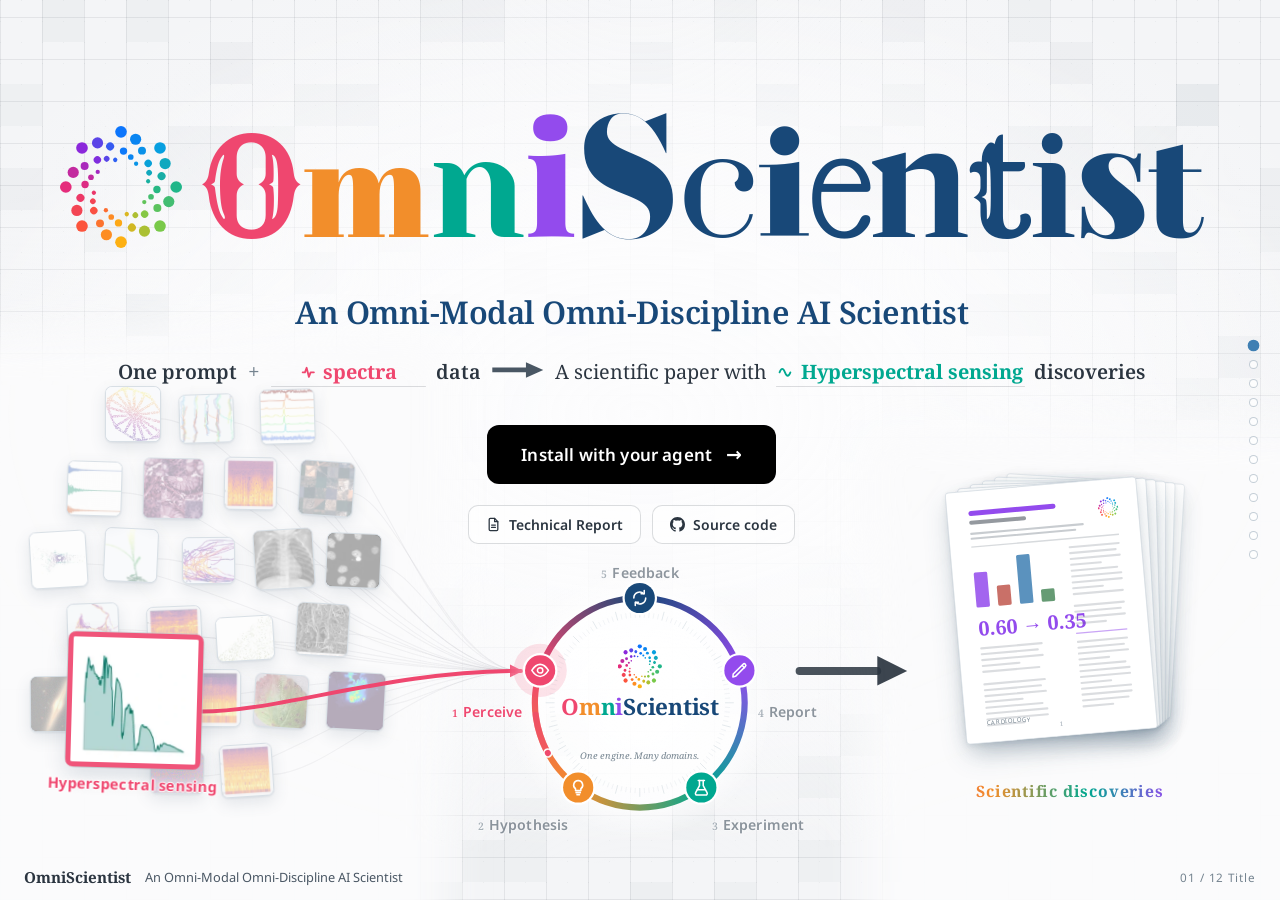
==== index.html @ 974369d3 "fix bugs" ====
<!doctype html>
<html lang="en">
<head>
<meta charset="utf-8">
<meta name="viewport" content="width=device-width, initial-scale=1">
<title>OmniScientist: An Omni-Modal Omni-Discipline AI Scientist</title>
<link rel="preconnect" href="https://fonts.googleapis.com">
<link rel="preconnect" href="https://fonts.gstatic.com" crossorigin>
<link rel="stylesheet" href="https://fonts.googleapis.com/css2?family=Noto+Serif:ital,wght@0,400;0,600;0,700;1,400&family=Noto+Sans:wght@400;500;600;700&display=swap">
<!-- display faces for the mixed-type wordmark, plus one handwriting face for the typed line -->
<link rel="stylesheet" href="https://fonts.googleapis.com/css2?family=Abril+Fatface&family=Bodoni+Moda:opsz,wght@6..96,700;6..96,900&family=Caveat:wght@500;600;700&family=Elsie:wght@400;900&family=Glass+Antiqua&family=Newsreader:opsz,wght@6..72,500;6..72,600&family=Playfair+Display:wght@700;900&family=Prata&family=Rye&family=Yeseva+One&display=swap">
<link rel="icon" href="assets/omni-logo.svg" type="image/svg+xml">
<link rel="apple-touch-icon" href="assets/site/omni-icon-180.png">
<link rel="stylesheet" href="assets/cloth.css">
<link rel="stylesheet" href="assets/hero.css">
<style>
  /* Half a button's height down, so the type and the picture below it close up. The
     hero reads this off the title block's own rect, transform included, and lays its
     band out from there, so this is the only place the offset is written. */
  .slide.tslide .title-block { transform: translateY(20px); }
</style>
<style>
  :root {
    --ink: #2b3540;          /* warm slate, never pure black */
    --ink-2: #4a5764;
    --dim: #74838f;
    --sky-line: rgba(63,96,124,.16);
    --paper: rgba(255,255,255,.78);
    --sky-blue: #3f7fb3;
    --leaf: #4c8a5c;
    --ochre: #cf8b3a;
    --clay: #c0584e;
    --plum: #7a5aa6;
    --teal: #2f8a86;
    --soft: 0 10px 30px rgba(63,86,110,.14);

    /* wordmark colours, same five as the paper */
    --omni-o: #ef476f; --omni-m: #f28e2b; --omni-n: #00a890;
    --omni-i: #934bed; --omni-sci: #184878;
  }

  * { box-sizing: border-box; }
  html, body { margin: 0; padding: 0; height: 100%; }
  body {
    font-family: "Noto Sans", system-ui, sans-serif; color: var(--ink);
    -webkit-font-smoothing: antialiased; overflow: hidden;
  }
  a { color: inherit; }
  h1, h2, .claim, .figurenum { font-family: "Noto Serif", Georgia, serif; }

  /* Paging is driven entirely from JS: one gesture, one slide, landing exactly on it.
     Native snap is off on purpose. Snap plus a scroll animation fight each other, which
     is what made the deck feel sticky and stop between slides. */
  .deck {
    height: 100vh; overflow: hidden;
    scroll-snap-type: none; scrollbar-width: none; overscroll-behavior: contain;
  }
  .deck::-webkit-scrollbar { display: none; }
  .slide {
    height: 100vh;
    position: relative; display: flex; align-items: center; justify-content: center;
    /* wider gutter on the right: the page-dot rail lives there, and with the cards gone
       the content runs to its own edge instead of stopping at a panel border */
    padding: 64px 4.7vw 78px 3.4vw;
  }
  /* ---------- 1. title ---------- */
  /* light pools under the wordmark so the cloth never fights the letters */
  .halo {
    position: absolute; inset: 0; pointer-events: none; z-index: 1;
    background: radial-gradient(ellipse 56% 50% at 50% 46%,
      rgba(252,252,253,.96) 0%, rgba(252,252,253,.88) 40%, rgba(252,252,253,.44) 72%, rgba(252,252,253,0) 100%);
  }

  .title-block { position: relative; z-index: 2; text-align: center; max-width: 1180px; }

  /* the big sign: one display face per letter, brand colour per letter, dropped in one at a time */
  h1.sign {
    margin: 6px 0 0; line-height: 1.02; letter-spacing: -.008em; font-weight: 400;
    font-size: 8rem;                             /* starting point; fitSign() sizes it to the viewport */
    display: flex; justify-content: center; align-items: baseline;
    flex-wrap: nowrap; white-space: nowrap;      /* the sign never breaks across lines */
  }
  h1.sign .mark {
    height: .82em; width: auto; align-self: center; margin-right: .12em;
    opacity: 0; transform: scale(.55) rotate(-70deg); transform-origin: 50% 50%;
  }
  h1.sign .mark.set { animation: spin .8s cubic-bezier(.2,.85,.3,1.02) forwards; }
  @keyframes spin {
    0%   { opacity: 0; transform: scale(.55) rotate(-70deg); }
    100% { opacity: 1; transform: scale(1) rotate(0); }
  }
  /* the full title, one step down from the sign so the hierarchy is unmistakable */
  .fullname {
    font-family: "Noto Serif", Georgia, serif; font-weight: 600;
    font-size: clamp(1.05rem, 2.45vw, 2.05rem);  /* ~1/4 of the sign */
    letter-spacing: -.015em; color: var(--omni-sci);
    margin: 8px 0 0; min-height: 1.35em;
  }
  h1.sign span {
    display: inline-block; opacity: 0; transform: translateY(-.36em) rotate(-4deg);
    will-change: transform, opacity;
  }
  h1.sign span.set { animation: drop .52s cubic-bezier(.18,.9,.24,1.06) forwards; }
  @keyframes drop {
    0%   { opacity: 0; transform: translateY(-.36em) rotate(-4deg); }
    62%  { opacity: 1; transform: translateY(.035em) rotate(.6deg); }
    100% { opacity: 1; transform: translateY(0) rotate(0); }
  }

  /* the typed line, in a hand */
  .hand {
    font-family: "Caveat", "Noto Serif", cursive; font-weight: 600;
    font-size: clamp(1.15rem, 2.1vw, 1.78rem); line-height: 1.45;
    color: var(--ink-2); margin: 18px auto 0; max-width: 68ch; min-height: 2.95em;
    text-wrap: balance;            /* keeps the last word off a line of its own */
  }
  .cur {
    display: inline-block; width: .045em; height: .92em; margin-left: .04em;
    background: var(--omni-o); vertical-align: -.13em; animation: blink 1.05s steps(1) infinite;
  }
  .done .cur { display: none; }                 /* the cursor moves on to the next line */
  .hand.done .cur { display: inline-block; animation: blink 1.6s steps(1) infinite; opacity: .55; }
  @keyframes blink { 0%,55% { opacity: 1; } 56%,100% { opacity: 0; } }

  /* kept as a hook so the markup and the script need not change, but it no longer
     hides anything: this slide arrives all at once or not at all */
  .reveal, .reveal.on { opacity: 1; transform: none; }

  /* authors read as a proper byline: bigger, in the accent colour, generously spaced */
  .authors {
    margin-top: 28px; font-size: 1.24rem; font-weight: 500; line-height: 1.85;
    display: flex; flex-wrap: wrap; justify-content: center; gap: 2px 26px;
  }
  /* each name and its marks are one flex item, or the gap prises them apart */
  .au { white-space: nowrap; }
  .authors a {
    color: var(--omni-sci); text-decoration: none; white-space: nowrap;
    border-bottom: 1px solid transparent; transition: border-color .18s;
  }
  .authors a:hover { border-bottom-color: var(--omni-sci); }
  .authors sup { font-size: .58em; margin-left: 2px; vertical-align: super; }
  .nus { color: var(--ochre); } .ox { color: var(--sky-blue); } .star { color: var(--clay); }
  .affil {
    margin-top: 12px; font-size: .93rem; color: var(--ink-2);
    display: flex; flex-wrap: wrap; justify-content: center; gap: 6px 30px;
  }
  .affil-item { white-space: nowrap; }
  .contact {
    margin-top: 9px; font-size: .93rem; color: var(--ink-2);
    display: flex; flex-wrap: wrap; justify-content: center; align-items: baseline; gap: 4px 12px;
  }
  .contact a { color: var(--sky-blue); text-decoration: none; border-bottom: 1px solid rgba(63,127,179,.32); }
  .contact a:hover { border-bottom-color: var(--sky-blue); }
  .contact .dot { color: var(--dim); }
  .contact .corr { font-style: normal; color: var(--dim); font-size: .88em; }
  .counts { display: flex; gap: 46px; justify-content: center; margin-top: 34px; flex-wrap: wrap; }
  .counts b { display: block; font-family: "Noto Serif", Georgia, serif; font-size: 1.7rem; font-weight: 700; }
  .counts span { font-size: .67rem; letter-spacing: .17em; text-transform: uppercase; color: var(--dim); }
  /* One action, then the two things there are to read. The action needs no label saying
     it is the action, and the two links underneath are deliberately quieter than it. */
  .cta { margin-top: 36px; display: flex; flex-direction: column; align-items: center; gap: 21px; }
  /* black, squared off, flat. No gradient and no coloured glow: it should read as the
     one thing to press, not as decoration. */
  .go {
    display: inline-flex; align-items: center; gap: 14px;
    padding: 18px 34px; border: 0; border-radius: 12px; cursor: pointer;
    font-family: inherit; font-size: 1.06rem; font-weight: 600; letter-spacing: .01em;
    background: #000; color: #fff;
    transition: background .14s, transform .08s;
    touch-action: manipulation;
  }
  .go:hover { background: #262c33; }
  .go:active { transform: scale(.983); transition: transform .05s; }
  .go-arr { font-size: 1.12em; line-height: 1; transition: transform .16s; }
  .go:hover .go-arr { transform: translateX(4px); }
  /* A press that answers and then nothing else happens reads as a dead button, so it
     settles back through its own size once. The label itself never changes; what was
     copied is said beside it. */
  .go.said { animation: go-settle .38s cubic-bezier(.25,.85,.35,1.12); }
  @keyframes go-settle {
    0%   { transform: scale(.983); }
    42%  { transform: scale(1.021); }
    100% { transform: scale(1); }
  }
  .reads { display: flex; gap: 11px; flex-wrap: wrap; justify-content: center; }
  .read {
    display: inline-flex; align-items: center; gap: 8px;
    padding: 9px 17px; border-radius: 10px; text-decoration: none;
    font-size: .87rem; font-weight: 600; color: var(--ink);
    border: 1px solid rgba(43,53,64,.17); background: rgba(255,255,255,.55);
    transition: border-color .14s, background .14s;
  }
  .read:hover { border-color: rgba(43,53,64,.52); background: #fff; }
  .read:active { transform: scale(.978); transition: transform .05s; }
  .read svg { width: 15px; height: 15px; flex: none; }
  /* each button carries one of the wordmark colours instead of a flat institutional blue */
  .btn {
    --bc: var(--omni-sci);          /* always defined; a c-* class overrides it */
    position: relative; display: inline-flex; align-items: center; gap: 9px;
    padding: 13px 27px; border-radius: 999px; font-size: .95rem; font-weight: 600;
    text-decoration: none; color: var(--bc);
    background: #fff; border: 1.5px solid color-mix(in srgb, var(--bc) 38%, transparent);
    box-shadow: 0 4px 14px color-mix(in srgb, var(--bc) 16%, transparent);
    transition: transform .1s, box-shadow .1s, background .1s, color .1s;
    touch-action: manipulation;     /* no waiting to see whether a tap is a double tap */
  }
  .btn:hover {
    transform: translateY(-3px); background: var(--bc); color: #fff;
    border-color: transparent;
    box-shadow: 0 12px 26px color-mix(in srgb, var(--bc) 40%, transparent);
  }
  /* the press answers on the same frame: without this the only thing a click does is
     wait for the next page to paint, and the button reads as dead in the meantime.
     After :hover, so it wins the transform on the way down. */
  .btn:active {
    transition: none;
    transform: translateY(0) scale(.965);
    box-shadow: 0 2px 7px color-mix(in srgb, var(--bc) 32%, transparent);
  }
  .btn .ic { font-size: 1.05em; line-height: 1; }
  .btn.c-demo  { --bc: #ef476f; }
  .btn.c-code  { --bc: #184878; }
  .btn.c-paper { --bc: #f28e2b; }
  .btn.c-more  { --bc: #00a890; }
  /* the lead action is filled from the start */
  .btn.primary {
    background: linear-gradient(135deg, var(--bc), color-mix(in srgb, var(--bc) 68%, #ffffff));
    color: #fff; border-color: transparent;
    box-shadow: 0 10px 24px color-mix(in srgb, var(--bc) 42%, transparent);
  }
  .btn.primary:hover { filter: brightness(1.06); color: #fff; }

  /* ---------- choosing where to install ---------- */
  /* Picking happens inside the sheet rather than on the slide, so there is no menu that
     has to open on top of something else, and each row has room to say what it is
     instead of leaving "CLI" sitting next to "Windows desktop" explaining nothing. */
  .opts { margin: 0 0 18px; padding: 0; list-style: none; display: grid; gap: 6px; }
  .opts li {
    display: flex; align-items: baseline; gap: 12px; text-align: left;
    padding: 11px 14px; border-radius: 11px; cursor: pointer;
    border: 1px solid transparent; transition: background .12s, border-color .12s;
  }
  .opts li:hover { background: #f4f6f8; }
  .opts li.here { background: #f2f5f7; border-color: rgba(43,53,64,.26); }
  .opts b { font-size: .93rem; font-weight: 600; color: var(--ink); min-width: 132px; flex: none; }
  .opts span { font-size: .82rem; color: var(--dim); line-height: 1.45; }

  /* The sheet exists because a prompt you cannot read before pasting is a prompt
     nobody pastes. Choose, read what it will say, then copy. */
  .sheet {
    position: fixed; inset: 0; z-index: 60; display: grid; place-items: center;
    padding: 5vh 5vw; background: rgba(28,38,48,.44); backdrop-filter: blur(3px);
    animation: sheet-in .16s ease-out;
  }
  .sheet[hidden] { display: none; }
  @keyframes sheet-in { from { opacity: 0 } to { opacity: 1 } }
  .sheet-card {
    /* hidden across, not auto: the copy button overshoots its own width for a fifth of a
       second when it settles, and `auto` answers that by flashing a scrollbar */
    position: relative; width: min(720px, 100%); max-height: 88vh; overflow: hidden auto;
    background: #fff; border-radius: 18px; padding: 30px 32px 26px;
    box-shadow: 0 26px 70px rgba(28,38,48,.34);
  }
  .sheet-card h3 { margin: 0 0 7px; font-size: 1.2rem; }
  .sheet-note { margin: 0 0 18px; font-size: .87rem; color: var(--dim); line-height: 1.62; }
  .sheet-note a { color: var(--ink); text-decoration: underline; text-underline-offset: 3px; }
  .sheet-code {
    margin: 0 0 16px; padding: 16px 18px; border-radius: 12px;
    background: #f5f7f9; border: 1px solid var(--sky-line);
    font-family: ui-monospace, "SF Mono", Menlo, Consolas, monospace;
    font-size: .84rem; line-height: 1.66; color: var(--ink);
    white-space: pre-wrap; word-break: break-word; user-select: all;
  }
  /* copy sits at the bottom right, where the button that ends a dialog belongs */
  .sheet-act { display: flex; gap: 14px; flex-wrap: wrap; align-items: center; justify-content: flex-end; }
  .sheet-act .go {
    padding: 12px 24px; font-size: .92rem; border-radius: 10px;
    gap: 9px; justify-content: center;
  }
  /* Said beside the button, not on it. The markup is always present so its width is
     already accounted for: nothing moves when it appears, it only fades in from a few
     pixels to the right of where it lands. */
  .sheet-done {
    display: inline-flex; align-items: center; gap: 7px;
    font-size: .88rem; font-weight: 600; color: var(--leaf);
    opacity: 0; transform: translateX(6px);
    transition: opacity .18s ease-out, transform .22s cubic-bezier(.25,.85,.35,1.12);
  }
  .sheet-done.on { opacity: 1; transform: none; }
  .sheet-done .tick { font-size: 1.5em; line-height: 1; }
  .sheet-done.bad { color: var(--clay); }
  .sheet-done.bad .tick { display: none; }
  .sheet-x {
    position: absolute; top: 11px; right: 13px; border: 0; background: none;
    font-size: 1.5rem; line-height: 1; color: var(--dim); cursor: pointer; padding: 4px 9px;
  }
  .sheet-x:hover { color: var(--ink); }

  /* ---------- the workbench: one recorded run, played left to right ----------
     A window rather than a panel, because what it shows is a machine at work. The
     three stage columns are the engine's three stages; cards land in them in the
     order the run produced them. */
  /* The wrapper takes the full height of the slide and the window takes what is left
     after the note, rather than the window sizing itself to its contents and leaving a
     band of empty cloth above and below it. */
  .wb-wrap { width: 100%; max-width: 1560px; position: relative; z-index: 2;
             display: flex; flex-direction: column; justify-content: center; }
  /* Its contents settle at 582px, which read as cramped. A floor of 700 gives the cards
     room to land in without leaving a band of empty canvas under them, and it still
     shrinks on a short viewport rather than pushing the note off the slide. */
  .wbwin {
    display: flex; flex-direction: column; flex: 0 0 auto;
    min-height: min(700px, calc(100vh - 200px)); max-height: calc(100vh - 168px);
    background: #fbfcfd; border: 1px solid rgba(63,96,124,.17); border-radius: 15px;
    box-shadow: 0 26px 60px rgba(63,86,110,.20), 0 3px 10px rgba(63,86,110,.08);
    overflow: hidden; opacity: 0; transform: translateY(16px) scale(.988);
    transition: opacity .5s ease, transform .5s cubic-bezier(.2,.85,.3,1);
  }
  .wbwin.on { opacity: 1; transform: none; }
  .wbbar {
    flex: 0 0 auto; display: flex; align-items: center; gap: 13px; padding: 9px 15px;
    background: linear-gradient(180deg, #f4f6f8, #eef1f4);
    border-bottom: 1px solid rgba(63,96,124,.15);
  }
  .lights { display: flex; gap: 7px; }
  .lights i { width: 11px; height: 11px; border-radius: 50%; display: block; }
  .lights .r { background: #ff5f57; } .lights .y { background: #febc2e; } .lights .g { background: #28c840; }
  .wbtitle { font-size: .78rem; font-weight: 600; color: var(--ink-2); letter-spacing: .01em; }
  .wbrun { margin-left: auto; font-size: .68rem; color: var(--dim); letter-spacing: .07em; }
  .wbrun b { color: var(--omni-n); font-weight: 600; }
  .wbreplay {
    border: 1px solid rgba(63,96,124,.2); background: #fff; color: var(--ink-2);
    width: 24px; height: 24px; border-radius: 50%; cursor: pointer; font-size: .8rem;
    line-height: 1; display: grid; place-items: center; padding: 0;
  }
  .wbreplay:hover { background: var(--omni-sci); color: #fff; border-color: transparent; }

  .wbbody { display: grid; grid-template-columns: 232px minmax(0,1fr) 258px;
             flex: 1 1 auto; min-height: 0; }
  .wbask, .wbout, .wbcanvas { min-height: 0; overflow: hidden; }
  .wbask { padding: 14px; border-right: 1px solid rgba(63,96,124,.13); background: #f7f9fa; }
  .wbout { padding: 14px; border-left: 1px solid rgba(63,96,124,.13); background: #f7f9fa; }
  .wbk {
    font-size: .57rem; letter-spacing: .17em; text-transform: uppercase; color: var(--dim);
    margin-bottom: 9px;
  }
  /* the canvas is the blank editing surface the three stages are produced onto */
  .wbcanvas {
    position: relative; padding: 14px 16px;
    display: grid; grid-template-columns: repeat(3, minmax(0,1fr)); gap: 14px;
    background-image: radial-gradient(rgba(63,96,124,.14) 1px, transparent 1px);
    background-size: 15px 15px;
  }
  .wbcol { display: flex; flex-direction: column; gap: 9px; min-width: 0; }
  .wbcolhead {
    display: flex; align-items: center; gap: 8px; font-size: .69rem; font-weight: 600;
    color: var(--dim); padding-bottom: 2px; opacity: .4; transition: opacity .3s, color .3s;
  }
  .wbcolhead.on { opacity: 1; color: var(--sc); }
  .wbcolhead .no {
    width: 18px; height: 18px; border-radius: 50%; display: grid; place-items: center;
    font-size: .62rem; background: rgba(63,96,124,.14); color: var(--ink-2); transition: background .3s, color .3s;
  }
  .wbcolhead.on .no { background: var(--sc); color: #fff; }
  .wbcol.idea { --sc: #00a890; } .wbcol.experiment { --sc: #934bed; } .wbcol.writeup { --sc: #f28e2b; }

  /* every card starts hidden and pops; nothing types out character by character */
  .pop { opacity: 0; transform: translateY(7px) scale(.985); }
  .pop.in { animation: popin .34s cubic-bezier(.2,.9,.25,1.04) forwards; }
  @keyframes popin {
    0% { opacity: 0; transform: translateY(7px) scale(.985); }
    100% { opacity: 1; transform: none; }
  }

  .wbcard {
    background: #fff; border: 1px solid rgba(63,96,124,.16); border-radius: 10px;
    padding: 9px 11px; box-shadow: 0 2px 7px rgba(63,86,110,.07);
  }
  .wbcard .t {
    display: flex; align-items: center; gap: 7px; font-size: .76rem; font-weight: 600; color: var(--ink);
  }
  .wbcard .t .ic {
    width: 17px; height: 17px; border-radius: 5px; display: grid; place-items: center;
    font-size: .62rem; background: var(--sc, rgba(63,96,124,.12)); color: #fff; flex: 0 0 auto;
  }
  .wbcard .b { font-size: .69rem; line-height: 1.5; color: var(--ink-2); margin-top: 5px; }
  .wbcard.bad { border-color: rgba(239,71,111,.4); background: rgba(239,71,111,.05); }
  .wbcard.bad .t .ic { background: var(--omni-o); }
  .wbcard.good { border-color: rgba(27,127,92,.36); background: rgba(27,127,92,.05); }
  .wbcard.good .t .ic { background: #1b7f5c; }
  .wbcard pre {
    margin: 6px 0 0; padding: 7px 9px; border-radius: 7px; background: #2b3540; color: #e8eef4;
    font-size: .6rem; line-height: 1.5; overflow: hidden; max-height: 74px; white-space: pre-wrap;
  }
  .wbfigs { display: grid; grid-template-columns: 1fr 1fr; gap: 5px; margin-top: 7px; }
  .wbfigs img { width: 100%; height: 44px; object-fit: cover; object-position: top left; aspect-ratio: auto;
                border-radius: 5px; border: 1px solid rgba(63,96,124,.14); background: #fff; display: block; }
  .wbchips { display: flex; flex-wrap: wrap; gap: 4px; margin-top: 7px; }
  .wbchips span {
    font-size: .56rem; letter-spacing: .05em; padding: 2px 7px; border-radius: 999px;
    background: rgba(242,142,43,.13); color: #9a5b12; font-weight: 600;
  }

  /* the ask, and the evidence handed over with it */
  .wbask .prompt {
    background: #fff; border: 1px solid rgba(63,96,124,.16); border-radius: 10px; padding: 9px 11px;
    font-size: .68rem; line-height: 1.55; color: var(--ink-2);
    max-height: 128px; overflow: hidden; position: relative;
  }
  .wbask .prompt::after {
    content: ""; position: absolute; left: 0; right: 0; bottom: 0; height: 26px;
    background: linear-gradient(180deg, rgba(255,255,255,0), #fff);
  }
  .wbgrid { display: grid; grid-template-columns: repeat(3, minmax(0,1fr)); gap: 5px; margin-top: 8px; }
  .wbgrid figure { margin: 0; }
  .wbgrid img { width: 100%; height: auto; aspect-ratio: 1; object-fit: cover; border-radius: 6px;
                display: block; border: 1px solid rgba(63,96,124,.14); }
  .wbgrid figcaption { font-size: .5rem; color: var(--dim); margin-top: 2px; text-align: center;
                       white-space: nowrap; overflow: hidden; text-overflow: ellipsis; }

  /* the manuscript that came out */
  .wbpaper {
    background: #fff; border: 1px solid rgba(63,96,124,.16); border-radius: 10px; padding: 11px 12px;
    box-shadow: 0 3px 10px rgba(63,86,110,.09);
  }
  .wbpaper h4 { font-family: "Noto Serif", Georgia, serif; font-size: .8rem; font-weight: 600;
                line-height: 1.34; margin: 8px 0 0; }
  .wbpaper .vd {
    display: inline-block; font-size: .56rem; letter-spacing: .13em; text-transform: uppercase;
    font-weight: 700; padding: 2px 8px; border-radius: 999px; color: #1b7f5c; background: rgba(27,127,92,.11);
  }
  .wbpaper .meta { display: flex; gap: 12px; margin-top: 10px; padding-top: 9px;
                   border-top: 1px solid rgba(63,96,124,.13); }
  .wbpaper .meta div { font-size: .53rem; letter-spacing: .08em; text-transform: uppercase; color: var(--dim); }
  .wbpaper .meta b { display: block; font-family: "Noto Serif", Georgia, serif; font-size: .95rem;
                     color: var(--ink); letter-spacing: 0; text-transform: none; }
  .wbopen {
    display: block; text-align: center; margin-top: 10px; text-decoration: none;
    font-size: .7rem; font-weight: 600; padding: 8px 10px; border-radius: 999px;
    color: #fff; background: var(--omni-sci); box-shadow: 0 5px 14px rgba(24,72,120,.24);
  }
  .wb-wrap .wbnote { flex: 0 0 auto; }
  .wbnote { text-align: center; font-size: .74rem; color: var(--dim); margin: 13px 0 0; line-height: 1.6; }
  .wbnote b { color: var(--ink-2); font-weight: 600; }

  @media (max-width: 1180px) {
    .wbbody { grid-template-columns: 1fr; }
    .wbask, .wbout { border: 0; border-bottom: 1px solid rgba(63,96,124,.13); }
    .wbgrid { grid-template-columns: repeat(6, 1fr); }
  }

  /* ---------- 2. findings, paged sideways by the edge arrows ---------- */
  .galhead {
    position: absolute; top: 62px; left: 50%; transform: translateX(-50%); z-index: 3;
    font-size: .68rem; letter-spacing: .2em; text-transform: uppercase; color: var(--dim);
  }
  .galhead span { color: var(--ochre); font-weight: 600; }
  .gal { width: 100%; max-width: 1440px; overflow: hidden; position: relative; z-index: 2; }
  .gal-track { display: flex; transition: transform .62s cubic-bezier(.22,.8,.24,1); }
  .gal-item { flex: 0 0 100%; display: grid; grid-template-columns: minmax(280px, 34%) 1fr; gap: 3.6vw; align-items: center; }
  .said { position: relative; padding: 30px 32px; }
  /* a wash of light behind the words, no card, no border */
  .said::before {
    content: ""; position: absolute; inset: -34% -46% -34% -60%; z-index: -1;
    background: radial-gradient(ellipse 44% 40% at 46% 50%,
      rgba(255,255,255,.92) 0%, rgba(255,255,255,.82) 40%, rgba(255,255,255,.40) 66%,
      rgba(255,255,255,0) 92%);
    /* blurred so the wash has no edge at all, the way paint bleeds into paper */
    filter: blur(26px);
  }
  .tag { display: inline-flex; align-items: center; gap: 8px; font-size: .68rem; letter-spacing: .19em; text-transform: uppercase; color: var(--dim); }
  .tag i { width: 9px; height: 9px; border-radius: 50%; display: inline-block; font-style: normal; }
  .claim { font-size: clamp(1.45rem, 2.5vw, 2.15rem); font-weight: 600; line-height: 1.28; margin: 14px 0 0; letter-spacing: -.015em; }
  .figurenum { font-size: clamp(2.6rem, 5.4vw, 4.1rem); font-weight: 700; line-height: 1; margin: 22px 0 0; letter-spacing: -.02em; }
  .figurenum small { display: block; margin-top: 13px; font-family: "Noto Sans", sans-serif; font-size: .73rem; font-weight: 500; letter-spacing: .12em; line-height: 1.6; text-transform: uppercase; color: var(--dim); }
  .support { margin: 24px 0 0; padding: 0; list-style: none; }
  .support li { position: relative; padding-left: 18px; color: var(--ink-2); font-size: .91rem; line-height: 1.72; margin-top: 9px; }
  .support li::before { content: ""; position: absolute; left: 0; top: .66em; width: 6px; height: 6px; border-radius: 50%; background: rgba(63,96,124,.38); }
  .support b { color: var(--ink); font-weight: 600; }
  .findlink {
    display: inline-flex; align-items: center; gap: 7px; margin-top: 18px; text-decoration: none;
    padding: 9px 20px; border-radius: 999px; font-size: .84rem; font-weight: 600;
    color: #fff; background: var(--ochre); box-shadow: 0 6px 16px rgba(207,139,58,.3);
    transition: transform .16s;
  }
  .findlink:hover { transform: translateX(3px); }
  .plate img { width: 100%; display: block; filter: drop-shadow(0 14px 30px rgba(63,86,110,.20)); }
  .plate .cap { margin-top: 12px; font-size: .76rem; line-height: 1.6; color: var(--dim); font-style: italic; }

  .edge-arrow {
    position: fixed; top: 50%; transform: translateY(-50%); z-index: 30;
    width: 60px; height: 60px; border-radius: 50%; cursor: pointer;
    border: 1px solid rgba(63,96,124,.2); background: rgba(255,255,255,.9);
    box-shadow: var(--soft); color: var(--ink); font-size: 1.4rem; line-height: 1;
    display: grid; place-items: center; opacity: 0; pointer-events: none;
    transition: opacity .3s, transform .18s, background .18s;
  }
  .edge-arrow.on { opacity: 1; pointer-events: auto; }
  .edge-arrow:hover { transform: translateY(-50%) scale(1.08); background: #ffffff; }
  .edge-arrow.l { left: 20px; } .edge-arrow.r { right: 20px; }
  .gal-meta {
    position: absolute; left: 50%; transform: translateX(-50%); bottom: 78px; z-index: 3;
    display: flex; align-items: center; gap: 13px; font-size: .74rem; color: var(--dim); letter-spacing: .06em;
  }
  .gal-meta .bar { display: flex; gap: 7px; }
  .gal-meta .bar i { width: 24px; height: 3px; border-radius: 2px; background: rgba(63,96,124,.28); }
  .gal-meta .bar i.on { background: var(--sky-blue); }

  /* ---------- demos slide: one run per row, words left, figure right ---------- */
  .demopanel { max-width: 1620px; }
  .demorows { display: flex; flex-direction: column; gap: 0; margin-top: 20px; }
  .drow {
    display: grid; grid-template-columns: minmax(0,1fr) 400px; align-items: stretch;
    text-decoration: none; overflow: hidden; min-height: 134px; position: relative;
    background: transparent; border: 0; border-top: 1px solid rgba(63,96,124,.17);
    border-left: 4px solid var(--accent); border-radius: 0;
    transition: background .18s, transform .18s;
  }
  .drow:last-child { border-bottom: 1px solid rgba(63,96,124,.17); }
  .drow:hover { transform: translateX(3px); background: rgba(255,255,255,.55); }
  .drow.signal { --accent: #184878; } .drow.image { --accent: #934bed; } .drow.audio { --accent: #00a890; }
  .drow .dbody { padding: 11px 22px 10px; display: flex; flex-direction: column; min-width: 0; }
  .drow .dchips { display: flex; gap: 7px; align-items: center; }
  .drow .dchip {
    font-size: .6rem; letter-spacing: .13em; text-transform: uppercase; font-weight: 600;
    padding: 3px 9px; border-radius: 999px; color: #fff; background: var(--accent);
  }
  .drow .dchip.f { color: var(--ink-2); background: rgba(63,96,124,.09); font-weight: 500; }
  .drow h3 {
    font-family: "Noto Serif", Georgia, serif; font-size: 1.12rem; line-height: 1.32;
    margin: 7px 0 0; font-weight: 600;
    display: -webkit-box; -webkit-line-clamp: 2; -webkit-box-orient: vertical; overflow: hidden;
  }
  .drow p { font-size: .84rem; line-height: 1.5; color: var(--ink-2); margin: 5px 0 0;
            display: -webkit-box; -webkit-line-clamp: 2; -webkit-box-orient: vertical; overflow: hidden; }
  .drow .dstats { display: flex; gap: 18px; margin-top: auto; padding-top: 9px; }
  .drow .dstats div { font-size: .58rem; letter-spacing: .09em; text-transform: uppercase; color: var(--dim); }
  .drow .dstats b { display: block; font-family: "Noto Serif", Georgia, serif; font-size: 1.08rem;
                    color: var(--ink); letter-spacing: 0; text-transform: none; }
  .drow .dstats div.hot b { color: var(--omni-o); }
  .drow .dfig { position: relative; background: transparent; border-left: 1px solid rgba(63,96,124,.10); }
  .drow .dfig img { position: absolute; inset: 0; width: 100%; height: 100%;
                    object-fit: contain; padding: 10px 8px; display: block; }
  .drow .dfig::after { content: none; }   /* the posters are drawn on white already */
  .drow .dgo { position: absolute; right: 16px; bottom: 13px; z-index: 2;
    padding: 7px 16px; border-radius: 999px; background: var(--accent); color: #fff;
    font-size: .75rem; font-weight: 600; box-shadow: 0 5px 14px rgba(24,72,120,.26); }
  .demoall { margin-top: 14px; }

  /* ---------- overview: the teaser carries the page, news runs beside it ---------- */
  .ovgrid { display: grid; grid-template-columns: minmax(0, 2.05fr) minmax(330px, 1fr);
            gap: 2.4vw; align-items: center; }
  .ovpanel { max-width: 1660px; padding: 6px 26px; }
  .ovfig { margin: 0; }
  .ovfig img { width: 100%; height: auto; display: block; border-radius: 12px;
               max-height: 72vh; object-fit: contain; }
  .ovfig figcaption { margin-top: 12px; font-size: .8rem; line-height: 1.65; color: var(--dim);
                      font-style: italic; }
  .ovnews h2 { display: flex; align-items: center; gap: 12px; margin: 0 0 4px;
               font-size: clamp(1.5rem, 2.5vw, 2.05rem); }
  .newsemoji { font-size: .9em; }
  .newslist { list-style: none; margin: 16px 0 0; padding: 0; }
  .newslist li {
    display: grid; grid-template-columns: 76px 1fr; gap: 16px; align-items: baseline;
    padding: 13px 0; border-top: 1px solid rgba(63,96,124,.14);
    font-size: 1rem; line-height: 1.66; color: var(--ink-2);
  }
  .newslist li:first-child { border-top: 0; }
  .newslist time {
    font-size: .82rem; letter-spacing: .06em; color: var(--omni-sci); font-weight: 600;
    font-variant-numeric: tabular-nums;
  }
  .newslist li:first-child time { color: var(--omni-o); }
  .newslist b { color: var(--ink); font-weight: 600; }
  .newslist a { color: var(--sky-blue); text-decoration: none; border-bottom: 1px solid rgba(63,127,179,.34); }

  /* ---------- about: the byline the title page no longer carries, beside the news ---------- */
  /* Who wrote it, then what has happened since, stacked and centred. Side by side, the
     byline and the news list were two narrow columns of small type that each looked like
     a leftover of the other; one column lets both take the width they want. */
  /* .panel is declared further down at the same specificity, so this has to outrank it
     by name or its 1620px wins and the byline stretches the width of the slide. */
  .panel.aboutpanel { max-width: 1120px; padding: 6px 26px; }
  .aboutgrid { display: block; }
  .aboutwho { text-align: center; }
  .eyebrow-s { font-size: .7rem; letter-spacing: .26em; text-transform: uppercase; color: var(--dim); }
  .aboutwho h2 { margin: 11px 0 0; font-size: clamp(1.35rem, 2.3vw, 1.95rem); line-height: 1.32; }
  .aboutwho .authors { margin-top: 24px; font-size: 1.12rem; justify-content: center; gap: 4px 26px; }
  .aboutwho .affil, .aboutwho .contact { justify-content: center; }
  .aboutwho .contact { margin-top: 12px; }
  /* the rule is the join between the two halves, so the news needs no heading rule of its own */
  .ovnews {
    margin-top: 40px; padding-top: 30px; text-align: left;
    border-top: 1px solid rgba(63,96,124,.16);
  }
  @media (max-width: 1020px) { .ovnews { margin-top: 26px; padding-top: 22px; } }

  /* ---------- framework: give the figure the whole slide ----------
     max-height on the panel is what makes the figure shrinkable: without a bounded
     parent the img's own max-height:100% has nothing to resolve against, so it renders
     at full width and pushes straight out of the slide. */
  .fwpanel { display: flex; flex-direction: column; max-height: 100%; overflow: hidden; }
  .fwfig { margin: 14px 0 0; flex: 1 1 auto; min-height: 0; display: flex; justify-content: center; }
  .fwfig img { max-width: 100%; max-height: 100%; width: auto; height: auto;
               object-fit: contain; display: block; }
  /* the plate opens at full size in a new tab: on a phone the figure lands at ~330px
     wide and its smallest labels are unreadable at that scale */
  .fwfig a { display: flex; justify-content: center; align-items: center;
             max-width: 100%; max-height: 100%; min-height: 0; }
  /* The heading and its note sit on one line above the plate. These are dense paper
     figures whose smallest labels have to stay legible, and a full-width paragraph
     of prose above them eats the height the figure needs to render large. */
  /* One heading, no paragraph beside it: the plates say more than a note about them
     could, and the height the note used goes to the plate. */
  .fighead { display: block; }
  .fighead h2 { font-size: clamp(1.4rem, 2.35vw, 1.95rem); }
  .fighead h2 { margin-bottom: 0; }

  @media (max-width: 1020px) {
    .ovgrid { grid-template-columns: 1fr; gap: 18px; }
    .ovfig img { max-height: 34vh; }
  }

  /* ---------- reading slides ---------- */
  /* No card. The content sits straight on the grid, with a pool of light behind it so
     the type stays readable -- the same edgeless wash the title page and the findings
     use. A white sheet with a shadow floating over the background read as timid. */
  .panel { width: 100%; max-width: 1620px; position: relative; z-index: 2; padding: 6px 26px; }
  .panel::before {
    content: ""; position: absolute; inset: -9% -7%; z-index: -1;
    background: radial-gradient(ellipse 54% 52% at 50% 50%,
      rgba(252,252,253,.97) 0%, rgba(252,252,253,.90) 46%, rgba(252,252,253,.45) 74%,
      rgba(252,252,253,0) 100%);
    filter: blur(24px);
  }
  .panel h2 { font-size: clamp(1.8rem, 3.5vw, 2.75rem); font-weight: 600; margin: 0;
              letter-spacing: -.022em; line-height: 1.14; }
  .panel p.note { color: var(--ink-2); font-size: 1.01rem; line-height: 1.7; margin: 14px 0 0; max-width: 104ch; }
  table { width: 100%; border-collapse: collapse; font-size: .95rem; margin-top: 26px; }
  th, td { padding: 11px 14px; text-align: left; border-bottom: 1px solid var(--sky-line); }
  thead th { font-size: .63rem; letter-spacing: .13em; text-transform: uppercase; color: var(--dim); }
  tbody tr:last-child td { border-bottom: 0; }
  td.n, th.n { text-align: right; font-variant-numeric: tabular-nums; }
  tbody tr:hover { background: rgba(255,255,255,.5); }
  .best { color: var(--sky-blue); font-weight: 700; } .snd { color: var(--leaf); font-weight: 600; }
  .res { font-weight: 700; }
  /* Eight across and three down. At 86px a spectrogram and a point cloud were two grey
     smudges; the point of the slide is that you can tell them apart. */
  .tiles { display: grid; grid-template-columns: repeat(8, minmax(0, 1fr)); gap: 16px 14px; margin-top: 26px; }
  .tiles figure { margin: 0; }
  .tiles img { width: 100%; aspect-ratio: 1; object-fit: cover; border-radius: 11px; display: block; box-shadow: 0 5px 15px rgba(63,86,110,.17); }
  .tiles figcaption { font-size: .72rem; color: var(--dim); margin-top: 7px; text-align: center; }
  @media (max-width: 1280px) { .tiles { grid-template-columns: repeat(6, minmax(0, 1fr)); } }
  @media (max-width: 900px)  { .tiles { grid-template-columns: repeat(4, minmax(0, 1fr)); } }
  pre {
    background: rgba(43,53,64,.9); border-radius: 14px; padding: 16px 18px; color: #eaf1f6;
    font: .79rem/1.7 ui-monospace, Menlo, monospace; overflow-x: auto; margin: 18px 0 0;
  }

  /* ---------- chrome ---------- */
  /* Sits above the footer strip and below the dot rail, on the same right margin as
     both. Hidden on the first slide, where it would be a button back to where you are. */
  .totop {
    position: fixed; right: 14px; bottom: 58px; z-index: 26;
    width: 38px; height: 38px; border-radius: 11px; cursor: pointer;
    border: 1px solid rgba(43,53,64,.18); background: rgba(255,255,255,.86);
    color: var(--ink); font-size: 1.02rem; line-height: 1;
    display: none; align-items: center; justify-content: center;
    box-shadow: 0 6px 18px rgba(63,86,110,.14);
    transition: background .14s, border-color .14s, transform .06s;
  }
  .totop.on { display: flex; }
  .totop:hover { border-color: rgba(43,53,64,.5); background: #fff; }
  .totop:active { transform: scale(.94); }
  .side { position: fixed; right: 22px; top: 50%; transform: translateY(-50%); z-index: 25; display: flex; flex-direction: column; gap: 10px; }
  .side button { width: 9px; height: 9px; border-radius: 50%; border: 1px solid rgba(63,96,124,.3); padding: 0; background: rgba(255,255,255,.7); cursor: pointer; transition: background .2s, transform .2s; }
  .side button.on { background: var(--sky-blue); border-color: var(--sky-blue); transform: scale(1.3); }
  .foot {
    position: fixed; left: 0; right: 0; bottom: 0; z-index: 20; display: flex; align-items: center; gap: 14px;
    padding: 13px 24px; font-size: .8rem; color: var(--ink-2);
  }
  .foot b { font-family: "Noto Serif", Georgia, serif; color: var(--ink); font-size: .95rem; }
  .foot .counter { margin-left: auto; font-size: .73rem; letter-spacing: .08em; color: var(--dim); }
  .scroll-cue {
    position: absolute; bottom: 104px; left: 50%; transform: translateX(-50%); z-index: 3;
    font-size: .68rem; letter-spacing: .2em; text-transform: uppercase; color: var(--ink-2);
    display: flex; flex-direction: column; align-items: center; gap: 8px;
  }
  .scroll-cue i { width: 1px; height: 28px; background: linear-gradient(to bottom, rgba(43,53,64,.05), rgba(43,53,64,.45)); }


  @media (max-width: 980px) {
    .slide { padding: 62px 6vw 88px; }
    .gal-item { grid-template-columns: 1fr; gap: 16px; }
    .go { padding: 16px 26px; font-size: .98rem; }
    .sheet-card { padding: 26px 20px 22px; }
    .opts li { flex-direction: column; gap: 3px; }
    .opts b { min-width: 0; }
    .said { padding: 18px 8px; }
    .edge-arrow { width: 46px; height: 46px; left: 8px; } .edge-arrow.r { right: 8px; }
    .panel { padding: 22px 18px; }
    table { font-size: .74rem; } th, td { padding: 6px 7px; }
  }
</style>
</head>
<body class="cloth">

<div class="deck" id="deck">

  <section class="slide tslide" data-name="Title">
    <div class="halo"></div>
    <div class="hero" id="hero" aria-hidden="true">
      <svg class="hero-wires" id="heroWires" xmlns="http://www.w3.org/2000/svg"></svg>
      <div class="evfield" id="evField"></div>
      <div class="outfield" id="outField"></div>
      <svg class="hero-wires overlay" id="heroWiresTop" xmlns="http://www.w3.org/2000/svg"></svg>
      <div class="cycle" id="cycle"></div>
    </div>
    <div class="title-block">
      <h1 class="sign" id="sign" aria-label="OmniScientist"></h1>
      <p class="fullname" id="fullname" aria-live="polite"></p>
      <p class="hand" id="hand" aria-live="polite"></p>
      <!-- One button. Everything about choosing a machine and reading the prompt happens
           inside the sheet it opens, so the slide says what you get rather than making
           you assemble it. The two links below are the only other things to press, and a
           new tab so a click never leaves the deck waiting on github or arxiv to paint. -->
      <div class="cta reveal" id="rev1">
        <button class="go" id="plat-go" type="button" data-install>Install with your agent<span class="go-arr">&#8594;</span></button>
        <div class="reads">
          <a class="read" href="https://arxiv.org/abs/2608.13558" target="_blank" rel="noopener">
            <svg viewBox="0 0 16 16" fill="none" stroke="currentColor" stroke-width="1.35" stroke-linejoin="round" stroke-linecap="round" aria-hidden="true"><path d="M9.2 1.4H4.6a1.2 1.2 0 0 0-1.2 1.2v10.8a1.2 1.2 0 0 0 1.2 1.2h6.8a1.2 1.2 0 0 0 1.2-1.2V5z"/><path d="M9.2 1.4V5h3.4"/><path d="M6 8.6h4M6 11.1h4"/></svg>Technical Report</a>
          <a class="read" href="https://github.com/Omni-Scientist/OmniScientist" target="_blank" rel="noopener">
            <svg viewBox="0 0 16 16" aria-hidden="true"><path fill="currentColor" d="M8 0C3.58 0 0 3.58 0 8c0 3.54 2.29 6.53 5.47 7.59.4.07.55-.17.55-.38 0-.19-.01-.82-.01-1.49-2.01.37-2.53-.49-2.69-.94-.09-.23-.48-.94-.82-1.13-.28-.15-.68-.52-.01-.53.63-.01 1.08.58 1.23.82.72 1.21 1.87.87 2.33.66.07-.52.28-.87.51-1.07-1.78-.2-3.64-.89-3.64-3.95 0-.87.31-1.59.82-2.15-.08-.2-.36-1.02.08-2.12 0 0 .67-.21 2.2.82a7.6 7.6 0 0 1 2-.27c.68 0 1.36.09 2 .27 1.53-1.04 2.2-.82 2.2-.82.44 1.1.16 1.92.08 2.12.51.56.82 1.27.82 2.15 0 3.07-1.87 3.75-3.65 3.95.29.25.54.73.54 1.48 0 1.07-.01 1.93-.01 2.2 0 .21.15.46.55.38A8.01 8.01 0 0 0 16 8c0-4.42-3.58-8-8-8z"/></svg>Source code</a>
        </div>
      </div>
    </div>
  </section>

  <!-- The product itself, before any diagram of it: a session on the left, the run in
       the middle with every tool call it made, the research log and the finished paper
       on the right. It is a screenshot, so nothing here is a claim about the design. -->
  <section class="slide" data-name="Workbench">
    <div class="panel fwpanel">
      <div class="fighead">
        <h2>Workbench</h2>
      </div>
      <figure class="fwfig">
        <a href="#" data-install role="button" title="Install it on your own machine">
          <img src="assets/site/fig_workbench.png" loading="lazy"
               alt="The OmniScientist desktop workspace: session list, a run with its tool calls, and a research log holding the outputs and the finished paper">
        </a>
      </figure>
    </div>
  </section>

  <section class="slide" data-name="Demos">
    <div class="panel demopanel">
      <h2>Watch it work</h2>
      <p class="note">Three complete runs, replayed from their recorded traces: the raw evidence it
        opened, the papers it read, every line of code it ran, and every time a check sent it back.
        Pause anywhere, drag the scrubber, take the paper and the log with you.</p>
      <div class="demorows" id="demorows"></div>
      <a class="btn primary c-demo demoall" href="demos.html"><span class="ic">&#9654;</span>Open all three demos</a>
    </div>
  </section>

  <section class="slide" data-name="About">
    <div class="panel aboutpanel">
      <div class="aboutgrid">
        <div class="aboutwho">
          <div class="eyebrow-s">Technical report &middot; 2026</div>
          <h2>OmniScientist: An Omni-Modal Omni-Discipline AI Scientist</h2>
          <div class="authors">
            <span class="au"><a href="https://libobo.site">Bobo Li</a><sup class="nus">&clubs;</sup></span>
            <span class="au"><a href="https://haofei.vip/">Hao Fei</a><sup class="ox">&diams;</sup><sup class="star">*</sup></span>
            <span class="au"><a href="https://jometeorie.github.io/">Tianjie Ju</a><sup class="nus">&clubs;</sup></span>
            <span class="au"><a href="https://www.comp.nus.edu.sg/~leeml/">Mong-Li Lee</a><sup class="nus">&clubs;</sup></span>
            <span class="au"><a href="https://www.comp.nus.edu.sg/~whsu/">Wynne Hsu</a><sup class="nus">&clubs;</sup></span>
          </div>
          <div class="affil">
            <span class="affil-item"><span class="nus">&clubs;</span> National University of Singapore</span>
            <span class="affil-item"><span class="ox">&diams;</span> University of Oxford</span>
          </div>
          <div class="contact">
            <span>Contact <a href="mailto:libobo@nus.edu.sg">libobo@nus.edu.sg</a></span>
            <span class="dot">&middot;</span>
            <span><a href="mailto:haofei7419@gmail.com">haofei7419@gmail.com</a>
              <em class="corr">(<span class="star">*</span> corresponding author)</em></span>
          </div>
        </div>
        <div class="ovnews">
          <h2><span class="newsemoji" aria-hidden="true">&#127881;</span>News</h2>
          <ul class="newslist">
            <li><time>2026/08</time><span><b>Interactive replays</b> of three complete runs are live: step through the
              evidence, the code and the checks, and take the paper and the log with you.</span></li>
            <li><time>2026/07</time><span>Technical report completed, covering the full OmniScientist evaluation.</span></li>
            <li><time>2026/07</time><span>Source code and the one-command research workflow are available on
              <a href="https://github.com/Omni-Scientist/OmniScientist">GitHub</a>.</span></li>
            <li><time>2026/07</time><span>Five representative papers produced end to end by OmniScientist are
              <a href="#" data-go="Papers">listed with their scores</a>.</span></li>
            <li><time>2026/07</time><span>Project page updated with results and multimodal evidence.</span></li>
          </ul>
        </div>
      </div>
    </div>
  </section>

  <section class="slide" data-name="Overview">
    <div class="panel fwpanel">
      <div class="fighead">
        <h2>Raw evidence in, a finished study out</h2>
      </div>
      <figure class="fwfig">
        <a href="assets/site/fig_teaser.png" target="_blank" rel="noopener" title="Open the full-size figure">
          <img src="assets/site/fig_teaser.png" alt="From raw observations through the engine to scientific discoveries" loading="lazy">
        </a>
      </figure>
    </div>
  </section>

  <section class="slide" data-name="Interface">
    <div class="panel fwpanel">
      <div class="fighead">
        <h2>Which relations survive the interface</h2>
      </div>
      <figure class="fwfig">
        <a href="assets/site/fig_interface.png" target="_blank" rel="noopener" title="Open the full-size figure">
          <img src="assets/site/fig_interface.png" loading="lazy"
               alt="Three cases from raw record to structural cues, hypothesis and verified finding, above the blind precomputed interface">
        </a>
      </figure>
    </div>
  </section>

  <section class="slide" data-name="Framework">
    <div class="panel fwpanel">
      <div class="fighead">
        <h2>One command, the whole research lifecycle</h2>
      </div>
      <figure class="fwfig">
        <a href="assets/site/fig_pipeline.png" target="_blank" rel="noopener" title="Open the full-size figure">
          <img src="assets/site/fig_pipeline.png" loading="lazy"
               alt="The OmniScientist framework: raw evidence entering three agents for ideation, experiment and writeup, over a lifecycle-wide perception band">
        </a>
      </figure>
    </div>
  </section>

  <section class="slide" data-name="Checks">
    <div class="panel fwpanel">
      <div class="fighead">
        <h2>Only what the record carries becomes a claim</h2>
      </div>
      <figure class="fwfig">
        <a href="assets/site/fig_checks.png" target="_blank" rel="noopener" title="Open the full-size figure">
          <img src="assets/site/fig_checks.png" loading="lazy"
               alt="Rigour check and claim check auditing a reported result against the execution record">
        </a>
      </figure>
    </div>
  </section>

  <section class="slide" data-name="Findings" id="gallery">
    <div class="galhead">Findings &middot; <span>two of these open a full write-up</span></div>
    <div class="gal">
      <div class="gal-track" id="galTrack">

        <div class="gal-item">
          <div class="said">
            <div class="tag"><i style="background:var(--teal)"></i>Seismology &middot; three-component signal</div>
            <h2 class="claim">A fifth of the discard pile was never noise</h2>
            <div class="figurenum" style="color:var(--teal)">21.7%<small>163 of 750 noise-labelled traces carry coherent transients</small></div>
            <a class="findlink" style="background:var(--teal);box-shadow:0 6px 16px rgba(47,138,134,.3)" href="findings/stead.html">See the full finding &rarr;</a>
            <ul class="support">
              <li>The detector never sees the label. Threshold calibrated on <b>IAAFT surrogates</b> of the noise itself at a 1% false-alarm rate, measured back at 1.07%.</li>
              <li>An amplitude-only detector at the same rate flags <b>2.0%</b>: polarization and cross-channel coincidence carry the finding.</li>
              <li>Stable at <b>19 to 25%</b> across a fifty-fold threshold range and three null models.</li>
            </ul>
          </div>
          <div class="plate">
            <img src="assets/slides/seismology.webp" alt="Eight traces labelled noise, four flat and four with clear impulsive onsets" loading="lazy">
            <div class="cap">Eight traces filed as noise. Lower half: the four with the strongest impulsive onsets in this sample.</div>
          </div>
        </div>

        <div class="gal-item">
          <div class="said">
            <div class="tag"><i style="background:var(--ochre)"></i>Cardiology &middot; audio</div>
            <h2 class="claim">The metadata predicted the patient until the hospital changed</h2>
            <div class="figurenum" style="color:var(--ochre)">0.60 &rarr; 0.35<small>metadata-only AUC, pooled then leave-one-cohort-out</small></div>
            <a class="findlink" href="findings/heartsound.html">See the full finding &rarr;</a>
            <ul class="support">
              <li>Below chance once the cohort is held out: the shortcut <b>flips sign</b> across sites. Drop 0.248, p &lt; 0.0001.</li>
              <li>The murmur-band acoustic feature barely moves: <b>0.701 to 0.656</b>, not significant.</li>
              <li>What sounded like a model of the heart was partly a model of the recording booth.</li>
            </ul>
          </div>
          <div class="plate">
            <img src="assets/slides/cardiology.webp" alt="Heart sound spectrograms grouped by cohort" loading="lazy">
            <div class="cap">Heart-sound recordings, labelled normal or abnormal, grouped by the cohort that recorded them.</div>
          </div>
        </div>

        <div class="gal-item">
          <div class="said">
            <div class="tag"><i style="background:var(--clay)"></i>Astronomy &middot; imaging</div>
            <h2 class="claim">Change the telescope and its reading of the galaxy stays put</h2>
            <div class="figurenum" style="color:var(--sky-blue)">83.8%<small>agreement on the same galaxies across two surveys</small></div>
            <ul class="support">
              <li>Chance agreement for this label mix is <b>35.0%</b>; Cohen's &kappa; is <b>0.75</b>, CI 0.64 to 0.85.</li>
              <li>Permutation test over the pairing gives <b>p = 0.0002</b>.</li>
              <li>105 galaxies, each imaged twice: once by SDSS, once by DECaLS.</li>
            </ul>
          </div>
          <div class="plate">
            <img src="assets/slides/astronomy.webp" alt="The same galaxies imaged by SDSS and DECaLS">
            <div class="cap">Top row SDSS, bottom row DECaLS. Labels are the catalogue morphology.</div>
          </div>
        </div>

        <div class="gal-item">
          <div class="said">
            <div class="tag"><i style="background:var(--plum)"></i>Materials informatics &middot; table</div>
            <h2 class="claim">The usual split flattered the model by a factor of seven</h2>
            <div class="figurenum" style="color:var(--plum)">3.1 - 7.0&times;<small>error gap, random split versus leave-one-family-out</small></div>
            <ul class="support">
              <li>Cuprates: RMSE <b>12.1 &rarr; 51.6 K</b>. Iron-based: <b>6.6 &rarr; 20.5 K</b>. Other families: <b>4.3 &rarr; 30.3 K</b>.</li>
              <li>Same data, same model. Only the question changed, from interpolating inside a family to predicting one it had never seen.</li>
            </ul>
          </div>
          <div class="plate">
            <img src="assets/slides/materials.webp" alt="Random split versus leave-one-family-out error" loading="lazy">
            <div class="cap">Figure produced by the run itself.</div>
          </div>
        </div>

        <div class="gal-item">
          <div class="said">
            <div class="tag"><i style="background:var(--sky-blue)"></i>Remote sensing &middot; imaging</div>
            <h2 class="claim">Rotate the patches and the benchmark falls apart</h2>
            <div class="figurenum" style="color:var(--sky-blue)">62.0% &rarr; 50.7%<small>orientation-only classifier, upright then rotated</small></div>
            <ul class="support">
              <li>Features carry <b>no colour and no raw pixels</b>, only orientation histograms, angular FFT and coherence. Chance is 20%.</li>
              <li>Per class the collapse is uneven: forest recall <b>0.68 &rarr; 0.27</b>, residential <b>0.91 &rarr; 0.62</b>, annual crop does not move.</li>
              <li>A frame-locked cue was doing part of the work that looked like land-cover understanding.</li>
            </ul>
          </div>
          <div class="plate">
            <img src="assets/slides/remote_sensing.webp" alt="Sentinel-2 land cover patches" loading="lazy">
            <div class="cap">Sentinel-2 land-cover patches, six of the benchmark classes.</div>
          </div>
        </div>

      </div>
    </div>
    <div class="gal-meta"><span id="galLabel"></span><span class="bar" id="galBar"></span></div>
  </section>

  <section class="slide" data-name="Evidence">
    <div class="panel">
      <h2>One engine, ten kinds of evidence</h2>
      <p class="note">The same pipeline reads photographs, spectrograms, waveforms, volumes, point clouds, video, trajectories, tables and sequences, across more than twenty disciplines, without first flattening every research object into a scalar benchmark.</p>
      <div class="tiles" id="tiles"></div>
    </div>
  </section>

  <section class="slide" data-name="Results">
    <div class="panel">
      <h2>Reviewed by a cross-family judge panel</h2>
      <p class="note">Scores run 0 to 10 across seven review dimensions. Composite is their mean. Blue marks the best in a column, green the second.</p>
      <table>
        <thead><tr><th>Backbone</th><th class="n">Novelty</th><th class="n">Sound.</th><th class="n">Clarity</th><th class="n">Signif.</th><th class="n">Reprod.</th><th class="n">MM ground.</th><th class="n">Factual</th><th class="n">Composite</th></tr></thead>
        <tbody>
          <tr><td>GLM-5.2</td><td class="n snd">6.2</td><td class="n snd">7.1</td><td class="n snd">6.8</td><td class="n best">6.4</td><td class="n snd">5.9</td><td class="n best">6.6</td><td class="n">7.5</td><td class="n best">6.6</td></tr>
          <tr><td>Sonnet 5</td><td class="n best">6.3</td><td class="n">7.0</td><td class="n best">7.0</td><td class="n snd">6.3</td><td class="n best">6.1</td><td class="n">5.1</td><td class="n snd">7.8</td><td class="n snd">6.5</td></tr>
          <tr><td>Kimi K2.7</td><td class="n snd">6.2</td><td class="n best">7.2</td><td class="n">6.7</td><td class="n">6.2</td><td class="n">5.5</td><td class="n snd">5.8</td><td class="n best">8.0</td><td class="n snd">6.5</td></tr>
          <tr><td>GPT-5.6</td><td class="n">5.2</td><td class="n">6.3</td><td class="n">6.3</td><td class="n">5.0</td><td class="n">5.2</td><td class="n">4.2</td><td class="n">7.7</td><td class="n">5.7</td></tr>
          <tr><td>Qwen3.5-122B</td><td class="n">4.7</td><td class="n">5.5</td><td class="n">6.2</td><td class="n">4.8</td><td class="n">4.8</td><td class="n">4.8</td><td class="n">6.5</td><td class="n">5.3</td></tr>
          <tr><td>Qwen3.5-27B</td><td class="n">4.9</td><td class="n">5.5</td><td class="n">5.9</td><td class="n">4.9</td><td class="n">4.6</td><td class="n">4.9</td><td class="n">6.3</td><td class="n">5.3</td></tr>
          <tr><td>Gemma-4-31B</td><td class="n">4.7</td><td class="n">5.1</td><td class="n">5.6</td><td class="n">4.5</td><td class="n">4.4</td><td class="n">4.7</td><td class="n">6.5</td><td class="n">5.1</td></tr>
          <tr><td>Gemma-4-26B</td><td class="n">4.4</td><td class="n">4.4</td><td class="n">5.0</td><td class="n">4.0</td><td class="n">3.7</td><td class="n">3.8</td><td class="n">5.1</td><td class="n">4.3</td></tr>
          <tr><td>Qwen3.5-9B</td><td class="n">4.0</td><td class="n">4.1</td><td class="n">4.8</td><td class="n">3.7</td><td class="n">3.7</td><td class="n">3.9</td><td class="n">4.8</td><td class="n">4.1</td></tr>
        </tbody>
      </table>
    </div>
  </section>

  <section class="slide" data-name="Papers">
    <div class="panel">
      <h2>Papers it wrote, start to finish</h2>
      <table>
        <thead><tr><th>Paper</th><th>Discipline</th><th>Evidence</th><th class="n">Score</th></tr></thead>
        <tbody>
          <tr><td>Cram&eacute;r-Rao scaling of exponent precision in monomial Feynman laws</td><td>Physics</td><td>Formula</td><td class="n res">7.1</td></tr>
          <tr><td>Sequential versus bursty leaf initiation in 3-D plant scans</td><td>Plant science</td><td>3-D scan</td><td class="n res">7.2</td></tr>
          <tr><td>A continuum-removed index for residue and tillage ordering</td><td>Remote sensing</td><td>Hyperspectral</td><td class="n res">6.3</td></tr>
          <tr><td>Transient-impulsivity features across machine types</td><td>Machinery</td><td>Audio</td><td class="n res">7.1</td></tr>
          <tr><td>Coherent polarized signals in noise-labelled STEAD traces</td><td>Seismology</td><td>Signal</td><td class="n res">6.9</td></tr>
        </tbody>
      </table>
      <pre>@techreport{omniscientist2026,
  title  = {OmniScientist: An Omni-Modal Omni-Discipline AI Scientist},
  author = {Li, Bobo and Fei, Hao and Ju, Tianjie and Lee, Mong-Li and Hsu, Wynne},
  year   = {2026},
  note   = {Technical Report}
}</pre>
      <p class="note">Every number on this page comes from the run that produced it. Observations are public research datasets; sources and licences are listed in the release documentation.</p>
    </div>
  </section>

</div>

<button class="edge-arrow l" id="galPrev" aria-label="previous finding">&#8249;</button>
<button class="edge-arrow r" id="galNext" aria-label="next finding">&#8250;</button>
<div class="side" id="side"></div>
<button class="totop" id="totop" type="button" title="Back to the top" aria-label="Back to the top">&#8593;</button>
<div class="foot"><b>OmniScientist</b><span>An Omni-Modal Omni-Discipline AI Scientist</span><span class="counter" id="counter"></span></div>

<div class="sheet" id="sheet" hidden>
  <div class="sheet-card" role="dialog" aria-modal="true" aria-labelledby="sheet-h">
    <button class="sheet-x" id="sheet-x" type="button" aria-label="Close">&times;</button>
    <h3 id="sheet-h">Choose where to install it</h3>
    <p class="sheet-note">Then copy the line below into Claude Code, Cursor, Codex, or
      anything else with a shell. It reads the
      <a id="sheet-doc" href="https://omni-scientist.github.io/setup/install.md" target="_blank" rel="noopener">setup document</a>,
      works out the rest from what the line asks for, runs the install, and reports back
      what it did.</p>
    <ul class="opts" id="opts" role="listbox" aria-label="Where to install it">
      <li role="option" data-v="mac-desktop"><b>Mac desktop</b><span>browser workspace, menu bar app</span></li>
      <li role="option" data-v="windows-desktop"><b>Windows desktop</b><span>browser workspace, Start menu entry</span></li>
      <li role="option" data-v="linux-desktop"><b>Linux desktop</b><span>browser workspace, application menu entry</span></li>
      <li role="option" data-v="cli"><b>CLI</b><span>one executable in your terminal, and in CI</span></li>
      <li role="option" data-v="skill"><b>Skill</b><span>inside the agent you already use, no API key</span></li>
    </ul>
    <pre class="sheet-code" id="sheet-code"></pre>
    <div class="sheet-act">
      <span class="sheet-done" id="sheet-done" role="status" aria-live="polite"><span class="tick" aria-hidden="true">&#10003;</span><span id="sheet-done-txt">Copied</span></span>
      <button class="go" id="sheet-copy" type="button">Copy the prompt</button>
    </div>
  </div>
</div>

<script>
/* ---- the workbench: one recorded run, laid out left to right ----
   Whole cards land, one after another; nothing is typed out letter by letter here.
   The data is built by webdev/tools/build_workbench.py straight from a run's replay
   script, so the request, the images, the queries, the rejection and the manuscript
   are the ones that run actually produced. */
(function () {
  const win = document.getElementById('wbwin');
  if (!win) return;
  const canvas = document.getElementById('wbcanvas');
  const grid = document.getElementById('wbgrid');
  const promptBox = document.getElementById('wbprompt');
  const paperBox = document.getElementById('wbpaper');
  const runLabel = document.getElementById('wbrun');
  const replayBtn = document.getElementById('wbreplay');
  const ICON = { eye: '◉', book: '≡', back: '↺', aim: '◆', code: '⌥',
                 chart: '▦', ok: '✓', pen: '✎' };
  const esc = s => String(s == null ? '' : s).replace(/[&<>"]/g,
    c => ({ '&': '&amp;', '<': '&lt;', '>': '&gt;', '"': '&quot;' }[c]));

  let steps = [];          // [{el, ms}] in the order they land
  let token = 0, played = false;
  const slow = matchMedia('(prefers-reduced-motion: reduce)').matches;

  function card(c) {
    const d = document.createElement('div');
    d.className = 'wbcard pop' + (c.bad ? ' bad' : c.good ? ' good' : '');
    let inner = `<div class="t"><span class="ic">${ICON[c.ic] || '●'}</span>${esc(c.t)}</div>`;
    if (c.b) inner += `<div class="b">${esc(c.b)}</div>`;
    if (c.code) inner += `<pre>${esc(c.code)}</pre>`;
    if (c.figs && c.figs.length) inner += `<div class="wbfigs">${c.figs.map(f =>
      `<img src="${esc(f.src)}" alt=""${f.wh ? ` width="${f.wh[0]}" height="${f.wh[1]}"` : ''} loading="lazy">`).join('')}</div>`;
    if (c.chips) inner += `<div class="wbchips">${c.chips.map(x => `<span>${esc(x)}</span>`).join('')}</div>`;
    d.innerHTML = inner;
    return d;
  }

  function build(d) {
    runLabel.innerHTML = `${esc(d.run)} &middot; ${esc(d.field)} &middot; <b>recorded trace</b>`;

    const ask = document.createElement('div');
    ask.className = 'prompt pop';
    ask.textContent = d.ask;
    promptBox.appendChild(ask);
    steps.push({ el: ask, ms: 170 });

    (d.candidates || []).forEach(c => {
      const f = document.createElement('figure');
      f.className = 'pop';
      f.innerHTML = `<img src="${esc(c.src)}" alt=""${c.wh ? ` width="${c.wh[0]}" height="${c.wh[1]}"` : ''}
        loading="lazy"><figcaption>${esc(c.cap)}</figcaption>`;
      grid.appendChild(f);
      steps.push({ el: f, ms: 48 });
    });

    (d.stages || []).forEach(st => {
      const col = document.createElement('div');
      col.className = 'wbcol ' + st.id;
      const head = document.createElement('div');
      head.className = 'wbcolhead';
      head.innerHTML = `<span class="no">${st.n}</span>${esc(st.label)}`;
      col.appendChild(head);
      canvas.appendChild(col);
      steps.push({ el: head, ms: 210, head: true });
      (st.cards || []).forEach(c => {
        const el = card(c);
        col.appendChild(el);
        steps.push({ el, ms: 175 });
      });
    });

    const p = d.paper || {};
    const box = document.createElement('div');
    box.className = 'wbpaper pop';
    box.innerHTML = `<span class="vd">${esc(p.verdict || 'done')}</span>
      <h4>${esc(p.title)}</h4>
      <div class="meta">
        <div><b>${p.sections || 0}</b>sections</div>
        <div><b>${p.figures || 0}</b>figures</div>
        <div><b>${p.refs || 0}</b>refs</div>
      </div>
      <a class="wbopen" href="replay.html?run=${encodeURIComponent(d.run)}">Replay this run step by step &rarr;</a>`;
    paperBox.appendChild(box);
    steps.push({ el: box, ms: 260 });
  }

  function reset() {
    token++;
    steps.forEach(s => { s.el.classList.remove('in'); if (s.head) s.el.classList.remove('on'); });
  }

  function play(force) {
    if (played && !force) return;
    played = true;
    reset();
    const mine = token;
    win.classList.add('on');
    if (slow) {
      steps.forEach(s => { s.el.classList.add('in'); if (s.head) s.el.classList.add('on'); });
      return;
    }
    let t = 260;
    steps.forEach(s => {
      t += s.ms;
      setTimeout(() => {
        if (token !== mine) return;
        s.el.classList.add('in');
        if (s.head) s.el.classList.add('on');
      }, t);
    });
  }

  fetch('assets/workbench.json').then(r => r.json()).then(d => {
    build(d);
    window.__wbPlay = play;
    replayBtn.addEventListener('click', () => play(true));
    // arriving straight on the workbench (a reload mid-deck) still starts it
    if (document.querySelector('.slide[data-name="Workbench"]').getBoundingClientRect().top < innerHeight * 0.6) play();
  }).catch(() => { win.classList.add('on'); });
})();


/* ---- the sign, set one letter at a time, then the line written out by hand ---- */
(function () {
  // one display face and one brand colour per letter; the mix is what makes it a sign
  // every face here has a true lowercase; unicase and caps-only faces would turn
  // "OmniScientist" into "OmniScieNtist", so none of those are in the mix
  const LETTERS = [
    ['O', 'Rye',              'var(--omni-o)'],
    ['m', 'Abril Fatface',    'var(--omni-m)'],
    ['n', 'Yeseva One',       'var(--omni-n)'],
    ['i', 'Playfair Display', 'var(--omni-i)'],
    ['S', 'Bodoni Moda',      'var(--omni-sci)'],
    ['c', 'Prata',            'var(--omni-sci)'],
    ['i', 'Elsie',            'var(--omni-sci)'],
    ['e', 'Glass Antiqua',    'var(--omni-sci)'],
    ['n', 'Newsreader',       'var(--omni-sci)'],
    ['t', 'Rye',              'var(--omni-sci)'],
    ['i', 'Yeseva One',       'var(--omni-sci)'],
    ['s', 'Playfair Display', 'var(--omni-sci)'],
    ['t', 'Abril Fatface',    'var(--omni-sci)'],
  ];
  // per-face optical sizing: these nine faces have very different x-heights,
  // so each is scaled to sit on one line without any looking dropped or oversized
  const TUNE = {
    'Rye': [0.92, 400], 'Abril Fatface': [0.96, 400], 'Yeseva One': [1.00, 400],
    'Playfair Display': [1.06, 900], 'Bodoni Moda': [1.10, 900], 'Prata': [1.00, 400],
    'Elsie': [1.04, 900], 'Glass Antiqua': [1.08, 400], 'Newsreader': [1.08, 600],
  };
  const FULL = 'An Omni-Modal Omni-Discipline AI Scientist';
  const LINE = 'One prompt + micrographs \u2192 a paper in astronomy.';

  const sign = document.getElementById('sign');
  const full = document.getElementById('fullname');
  const hand = document.getElementById('hand');
  if (!sign) return;

  // the mark leads the sign, the same lockup the paper title uses
  const mark = new Image();
  mark.src = 'assets/omni-logo.svg';
  mark.className = 'mark';
  mark.alt = '';
  sign.appendChild(mark);

  LETTERS.forEach(([ch, face, col]) => {
    const s = document.createElement('span');
    const t = TUNE[face] || [1, 400];
    s.textContent = ch;
    s.style.fontFamily = `"${face}", Georgia, serif`;
    s.style.fontSize = `${t[0]}em`;
    s.style.fontWeight = t[1];
    s.style.color = col;
    sign.appendChild(s);
  });
  // no colon on the sign: the full title carries it on the line below instead
  const spans = [...sign.querySelectorAll('span')];
  const slow = matchMedia('(prefers-reduced-motion: reduce)').matches;

  // set the sign as large as the viewport takes, measured rather than guessed:
  // thirteen different faces make the natural width impossible to predict from vw alone
  function fitSign() {
    const want = Math.min(innerWidth * 0.90, 1560);
    sign.style.fontSize = '100px';
    const at100 = sign.scrollWidth || 1;
    const px = Math.max(34, Math.min(196, 100 * want / at100));
    sign.style.fontSize = px + 'px';
  }
  fitSign();
  addEventListener('resize', fitSign);
  mark.addEventListener('load', fitSign);   // the mark widens the sign once it arrives

  const GAP = 50;                                 // one letter of the sign lands, then the next

  /* how long a line gets: the sign is the metronome. It sweeps its own width in
     spans.length * GAP, and the lines below sweep theirs at that same px-per-ms, so
     equal width takes equal time and the small type never crawls behind the big.
     Measured rather than assumed -- the faces and the viewport both move the width. */
  function sweepMs(host, text) {
    const probe = document.createElement('span');
    probe.style.cssText = 'position:absolute;visibility:hidden;white-space:pre';
    probe.textContent = text;
    host.appendChild(probe);
    const w = probe.offsetWidth;
    probe.remove();
    const speed = (sign.scrollWidth || 1) / (spans.length * GAP);
    return Math.max(240, w / speed);
  }

  /* reveal `text` into `host` left to right, a whole word at a time. At the sign's
     speed a single letter would land inside one frame, so letter-by-letter is both
     invisible and slow; a word arrives as one piece and still reads. */
  function sweep(host, text, done) {
    const body = document.createElement('span');
    const cur = document.createElement('i');
    cur.className = 'cur';
    host.append(body, cur);
    const words = text.match(/\S+\s*/g) || [text];
    const ms = sweepMs(host, text);
    let at = 0, k = 0;
    (function tick() {
      at += words[k++].length;
      body.textContent = text.slice(0, at);
      if (k >= words.length) { host.classList.add('done'); return done(); }
      setTimeout(tick, ms * words[k].length / text.length);   // wide words rest longer
    })();
  }

  function reveal() {
    ['rev1'].forEach((id, k) => {
      const el = document.getElementById(id);
      if (el) setTimeout(() => el.classList.add('on'), k * 150);
    });
  }

  /* No entrance. The hero underneath is drawn as soon as its manifest lands and does
     not animate itself in, so a sign that assembles itself letter by letter above it
     put the two halves of the slide on different clocks, and the half that made you
     wait was the one you noticed.
     `done` is what the hero watches for before it replaces the second line with the
     rotating equation, so it has to be set here whichever way this runs. */
  function run() {
    mark.style.opacity = 1; mark.style.transform = 'none';
    spans.forEach(s => { s.style.opacity = 1; s.style.transform = 'none'; });
    full.textContent = FULL; full.classList.add('done');
    hand.textContent = LINE; hand.classList.add('done');
    reveal();
  }
  // wait for the display faces, otherwise the letters land in Georgia and then jump
  (document.fonts ? document.fonts.ready : Promise.resolve()).then(
    () => { fitSign(); run(); }, () => { fitSign(); run(); });
})();


(function () {
  const deck = document.getElementById('deck');
  const slides = [...deck.querySelectorAll('.slide')];
  const side = document.getElementById('side');
  const counter = document.getElementById('counter');
  const galPrev = document.getElementById('galPrev');
  const galNext = document.getElementById('galNext');
  const topBtn = document.getElementById('totop');
  let at = 0;

  slides.forEach((s, i) => {
    const b = document.createElement('button');
    b.title = s.dataset.name;
    b.addEventListener('click', () => goSlide(i));
    side.appendChild(b);
  });

  // one gesture moves exactly one slide, and the animation always finishes on it
  let animating = false;
  function goSlide(i, instant) {
    const next = Math.max(0, Math.min(slides.length - 1, i));
    const target = next * deck.clientHeight;
    at = next;
    paint();
    if (instant) { deck.scrollTop = target; return; }
    const from = deck.scrollTop, dist = target - from;
    if (!dist) return;
    const t0 = performance.now(), dur = 520;
    animating = true;
    (function step(now) {
      const p = Math.min(1, (now - t0) / dur);
      const e = p < .5 ? 4 * p * p * p : 1 - Math.pow(-2 * p + 2, 3) / 2;   // easeInOutCubic
      deck.scrollTop = from + dist * e;
      if (p < 1) return requestAnimationFrame(step);
      deck.scrollTop = target;          // land on it exactly, never a pixel short
      animating = false;
    })(performance.now());
  }
  function paint() {
    [...side.children].forEach((b, i) => b.classList.toggle('on', i === at));
    counter.textContent = `${String(at + 1).padStart(2, '0')} / ${String(slides.length).padStart(2, '0')}  ${slides[at].dataset.name}`;
    const inGal = slides[at].id === 'gallery';
    galPrev.classList.toggle('on', inGal);
    galNext.classList.toggle('on', inGal);
    topBtn.classList.toggle('on', at > 0);
    if (window.__heroLive) window.__heroLive(at === 0);
  }

  // a trackpad flings dozens of wheel events per swipe; the lock collapses them into one page
  let wheelLock = 0;
  deck.addEventListener('wheel', e => {
    e.preventDefault();
    if (animating || performance.now() < wheelLock) return;
    if (Math.abs(e.deltaY) < 8) return;
    wheelLock = performance.now() + 640;
    goSlide(at + (e.deltaY > 0 ? 1 : -1));
  }, { passive: false });

  let touchY = null;
  deck.addEventListener('touchstart', e => { touchY = e.touches[0].clientY; }, { passive: true });
  deck.addEventListener('touchend', e => {
    if (touchY == null || animating) return;
    const dy = touchY - (e.changedTouches[0] || {}).clientY;
    if (Math.abs(dy) > 46) goSlide(at + (dy > 0 ? 1 : -1));
    touchY = null;
  }, { passive: true });

  const track = document.getElementById('galTrack');
  const items = [...track.children];
  const bar = document.getElementById('galBar');
  const label = document.getElementById('galLabel');
  const NAMES = ['Seismology', 'Cardiology', 'Astronomy', 'Materials', 'Remote sensing'];
  let g = 0;

  items.forEach(() => bar.appendChild(document.createElement('i')));
  function paintGal() {
    track.style.transform = `translateX(${-g * 100}%)`;
    [...bar.children].forEach((b, i) => b.classList.toggle('on', i === g));
    label.textContent = `${String(g + 1).padStart(2, '0')} / ${String(items.length).padStart(2, '0')}  ${NAMES[g]}`;
  }
  const galGo = d => { g = (g + d + items.length) % items.length; paintGal(); };
  topBtn.addEventListener('click', () => goSlide(0));
  galPrev.addEventListener('click', () => galGo(-1));
  galNext.addEventListener('click', () => galGo(1));
  paintGal();

  addEventListener('keydown', e => {
    // the install sheet sits on top of the deck; while it is open the space bar and the
    // arrows belong to it, not to paging
    if (document.body.classList.contains('sheet-on')) return;
    const inGal = slides[at].id === 'gallery';
    if (inGal && e.key === 'ArrowRight') { e.preventDefault(); galGo(1); return; }
    if (inGal && e.key === 'ArrowLeft') { e.preventDefault(); galGo(-1); return; }
    if (e.key === 'ArrowDown' || e.key === 'PageDown' || e.key === ' ') { e.preventDefault(); goSlide(at + 1); }
    if (e.key === 'ArrowUp' || e.key === 'PageUp') { e.preventDefault(); goSlide(at - 1); }
    if (e.key === 'Home') goSlide(0);
    if (e.key === 'End') goSlide(slides.length - 1);
  });

  // links name the slide they want rather than its index: slides get inserted, and an
  // index written into the markup goes quietly wrong the moment one does
  document.querySelectorAll('[data-go]').forEach(a => {
    a.addEventListener('click', e => {
      e.preventDefault();
      const want = a.dataset.go;
      const i = /^\d+$/.test(want) ? Number(want)
                                   : slides.findIndex(s => s.dataset.name === want);
      if (i >= 0) goSlide(i);
    });
  });
  addEventListener('resize', () => goSlide(at, true));

  // the demos slide is filled from the same index the demos page reads
  const DBLURB = {
    stead_seismic:  'Given 1,500 seismograms split into earthquake and noise, it looked at the raw waveforms, then went after the traces the catalogue calls noise.',
    galaxy_xsurvey: 'The same 105 galaxies, photographed by a deep survey and a shallow one. It looked at both, then tested whether the reading of a galaxy survives the change of telescope.',
    birdaudio:      'Two thousand ten-second field recordings tagged only bird or no bird. It listened, then asked where that label is acoustically easy and where it is not.',
  };
  fetch('demos/index.json').then(r => r.json()).then(list => {
    const host = document.getElementById('demorows');
    if (!host) return;
    list.forEach(d => {
      const c = d.counts || {};
      const a = document.createElement('a');
      a.className = 'drow ' + d.modality;
      a.href = 'replay.html?run=' + encodeURIComponent(d.run);
      a.innerHTML = `
        <div class="dbody">
          <div class="dchips"><span class="dchip">${d.modality}</span><span class="dchip f">${d.field}</span></div>
          <h3>${d.title || d.run}</h3>
          <p>${DBLURB[d.run] || d.question || ''}</p>
          <div class="dstats">
            <div><b>${c.steps}</b>steps</div>
            <div><b>${c.images}</b>looked at</div>
            <div><b>${c.refs}</b>papers read</div>
            <div><b>${c.code}</b>code runs</div>
            <div class="hot"><b>${c.reject}</b>sent back</div>
          </div>
        </div>
        <div class="dfig">${d.poster ? `<img src="demos/${d.poster}" alt="" loading="lazy">` : ''}</div>
        <span class="dgo">Replay &rarr;</span>`;
      host.appendChild(a);
    });
  }).catch(() => {});

  fetch('assets/hero/manifest.json').then(r => r.json()).then(man => {
    const byDisc = new Map();
    man.forEach(e => { if (!byDisc.has(e.disc)) byDisc.set(e.disc, e); });
    const strip = document.getElementById('tiles');
    [...byDisc.values()].slice(0, 24).forEach(e => {
      const f = document.createElement('figure');
      f.innerHTML = `<img src="assets/hero/tiles/${e.f}" alt="" loading="lazy"><figcaption>${e.disc}</figcaption>`;
      strip.appendChild(f);
    });
  }).catch(() => {});

  const q = new URLSearchParams(location.search);
  const want = Number(q.get('s') || 0);
  if (want > 0) goSlide(Math.min(want, slides.length - 1), true);
  const wantG = Number(q.get('g') || 0);
  if (wantG > 0) { g = Math.min(wantG, items.length - 1); paintGal(); }
  paint();
})();

/* ---------- the one-line install ----------
   Five targets, five documents, one sentence each. The prompt is the whole product:
   whatever agent they already have reads the document and performs the install, so the
   only thing this page has to get exactly right is the URL it hands over. Nothing is
   copied until the copy button is pressed: the clipboard should hold what the person
   just chose, not what the page guessed for them. */
(function () {
  const BASE = 'https://omni-scientist.github.io/setup/';
  // One address, always. What the choice changes is the sentence after it, and the
  // routing document reads that sentence to decide which of the five procedures to
  // follow. So there is a single URL to publish, quote, and keep alive, and no link
  // anywhere that is only correct for one kind of machine.
  const ENTRY = BASE + 'install.md';
  const ASK = {
    'mac-desktop':     'install and configure OmniScientist Desktop on this Mac',
    'windows-desktop': 'install and configure OmniScientist Desktop on this Windows machine',
    'linux-desktop':   'install and configure OmniScientist Desktop on this Linux machine',
    'cli':             'install and configure the OmniScientist terminal agent here',
    'skill':           'install and configure the OmniScientist skill for this agent',
  };
  const line = k => `Read ${ENTRY} and ${ASK[k]}, following the steps.`;

  const sheet = document.getElementById('sheet');
  const code  = document.getElementById('sheet-code');
  const done  = document.getElementById('sheet-done');
  const btn    = document.getElementById('sheet-copy');
  const doneTx = document.getElementById('sheet-done-txt');
  const items  = [...document.getElementById('opts').children];
  let revert = 0;

  // start on the machine they are reading this from, so the common case is one click
  const ua = navigator.userAgent;
  let at = /Windows/i.test(ua) ? 'windows-desktop'
         : /Mac OS X|Macintosh/i.test(ua) ? 'mac-desktop'
         : /Linux|X11|CrOS/i.test(ua) ? 'linux-desktop'
         : 'mac-desktop';

  // the async clipboard needs a secure context, and this page gets opened from a file
  // path often enough that the old path has to stay
  function copy(text) {
    if (navigator.clipboard && window.isSecureContext) return navigator.clipboard.writeText(text);
    return new Promise((res, rej) => {
      const ta = document.createElement('textarea');
      ta.value = text;
      ta.style.cssText = 'position:fixed;top:0;left:0;opacity:0';
      document.body.appendChild(ta);
      ta.select();
      const ok = document.execCommand('copy');
      ta.remove();
      ok ? res() : rej(new Error('copy refused'));
    });
  }
  /* Say it on the button, without touching its label. Removing the class and forcing a
     reflow before adding it back is what lets a second press replay the animation;
     without that, copying again looks like nothing happened at all. */
  function said() {
    clearTimeout(revert);
    btn.classList.remove('said');
    void btn.offsetWidth;
    btn.classList.add('said');
    doneTx.textContent = 'Copied';
    done.className = 'sheet-done on';
    revert = setTimeout(reset, 2000);
  }
  function reset() {
    clearTimeout(revert);
    btn.classList.remove('said');
    done.className = 'sheet-done';
    doneTx.textContent = 'Copied';
  }
  function mark(p) {
    p.then(said).catch(() => {
      clearTimeout(revert);
      btn.classList.remove('said');
      doneTx.textContent = 'Select the line above and copy it';
      done.className = 'sheet-done on bad';
    });
  }

  // choosing rewrites the line, and puts the button back: what is on the clipboard is
  // no longer what is on the screen, so it must stop claiming otherwise
  function choose(k) {
    at = k;
    items.forEach(li => li.classList.toggle('here', li.dataset.v === k));
    code.textContent = line(k);
    reset();
  }
  function show() {
    choose(at);
    sheet.hidden = false;
    document.body.classList.add('sheet-on');
  }
  function hide() {
    sheet.hidden = true;
    document.body.classList.remove('sheet-on');
  }

  choose(at);

  items.forEach(li => li.addEventListener('click', () => choose(li.dataset.v)));
  /* Anything marked data-install opens the sheet, so the screenshot of the workbench
     is a way into installing it rather than a bigger copy of the same picture. */
  document.querySelectorAll('[data-install]').forEach(el =>
    el.addEventListener('click', e => { e.preventDefault(); show(); }));
  document.getElementById('sheet-copy').addEventListener('click', () => mark(copy(line(at))));
  document.getElementById('sheet-x').addEventListener('click', hide);
  sheet.addEventListener('click', e => { if (e.target === sheet) hide(); });

  addEventListener('keydown', e => {
    if (sheet.hidden) return;
    if (e.key === 'Escape') { hide(); return; }
    if (e.key === 'ArrowDown' || e.key === 'ArrowUp') {
      e.preventDefault();
      const i = items.findIndex(li => li.dataset.v === at);
      choose(items[(i + (e.key === 'ArrowDown' ? 1 : items.length - 1)) % items.length].dataset.v);
    }
  });
})();
</script>
<script src="assets/hero.js"></script>
</body>
</html>
---- assets/cloth.css ----
/* the ground: a fine grey graph-paper mesh, measured off the reference rather than guessed.
   Sampled numbers it reproduces:
     cell interior  #f5f6f6      grid pitch 42px
     over one line  #e3e3e4      -> a 1px line at ~8.5% of a cool dark grey
     at a crossing  #d1d1d3      -> which is exactly two of those layers multiplied
   Scattered slightly darker cells sit UNDER the mesh, the way they do on the reference,
   and come from two SVG tiles of coprime size (420 and 294) so the eye never finds the repeat.
   Shared by index.html, demos.html and replay.html: one definition, no second copy. */

:root {
  --ink: #2b3540;
  --ink-2: #4a5764;
  --dim: #74838f;
  --soft: 0 10px 30px rgba(63,86,110,.14);
  --omni-o: #ef476f; --omni-m: #f28e2b; --omni-n: #00a890;
  --omni-i: #934bed; --omni-sci: #184878;

  /* the accent set the deck uses. They live here, not only in index.html's :root,
     because any page loading cloth.css may reach for them -- and an undefined var
     inside a background or color makes the whole declaration invalid, which shows up
     as an element that silently disappears rather than as an error. */
  --sky-blue: #3f7fb3; --leaf: #4c8a5c; --ochre: #cf8b3a;
  --clay: #c0584e; --plum: #7a5aa6; --teal: #2f8a86;

  --mesh-base: #f4f5f7;
  --mesh-line: rgba(42,50,64,.085);   /* one layer; crossings multiply on their own */
  --mesh-dot:  rgba(42,50,64,.045);
  --mesh-pitch: 42px;
}

/* The mesh lives on its own fixed layer rather than on `background-attachment: fixed`.
   Six stacked gradients repainted every scroll frame is what made the deck feel sticky;
   as a fixed pseudo-element the browser composites it once and scrolling never touches it. */
.cloth { background-color: var(--mesh-base); position: relative; }
.cloth::before {
  content: ""; position: fixed; inset: 0; z-index: -1; pointer-events: none;
  background-color: var(--mesh-base);
  background-image:
    /* 1. the mesh itself, on top */
    repeating-linear-gradient(90deg, var(--mesh-line) 0 1px, transparent 1px var(--mesh-pitch)),
    repeating-linear-gradient(0deg,  var(--mesh-line) 0 1px, transparent 1px var(--mesh-pitch)),
    /* 2. a finer dotted texture at half the pitch, barely there */
    radial-gradient(circle at 0 0, var(--mesh-dot) .8px, transparent .9px),
    /* 3. the scattered cells, underneath the mesh */
    url("data:image/svg+xml,%3Csvg xmlns='http://www.w3.org/2000/svg' width='420' height='420'%3E%3Cg fill='%23767e8f' fill-opacity='.055'%3E%3Crect x='42' y='0' width='42' height='42'/%3E%3Crect x='210' y='42' width='42' height='42'/%3E%3Crect x='336' y='84' width='42' height='42'/%3E%3Crect x='168' y='126' width='84' height='84'/%3E%3Crect x='0' y='168' width='42' height='42'/%3E%3Crect x='294' y='252' width='42' height='42'/%3E%3Crect x='126' y='294' width='42' height='42'/%3E%3Crect x='378' y='336' width='42' height='42'/%3E%3Crect x='84' y='378' width='42' height='42'/%3E%3C/g%3E%3C/svg%3E"),
    url("data:image/svg+xml,%3Csvg xmlns='http://www.w3.org/2000/svg' width='294' height='294'%3E%3Cg fill='%23767e8f' fill-opacity='.038'%3E%3Crect x='126' y='0' width='42' height='42'/%3E%3Crect x='0' y='84' width='42' height='42'/%3E%3Crect x='252' y='126' width='42' height='42'/%3E%3Crect x='84' y='210' width='42' height='42'/%3E%3Crect x='210' y='252' width='42' height='42'/%3E%3C/g%3E%3C/svg%3E"),
    /* 4. light pooling toward the middle, so the mesh recedes behind the words */
    radial-gradient(ellipse 76% 62% at 50% 40%, #fbfbfc 0%, rgba(251,251,252,.55) 42%, rgba(244,245,247,0) 78%);
  background-size:
    auto, auto,
    21px 21px,
    420px 420px,
    294px 294px,
    auto;
}

* { box-sizing: border-box; }
---- assets/hero.css ----
/* ============================================================================
   The title-slide hero: evidence in, the five-stage loop, papers out.

   It is a band under the type, and the type is never touched for it. The sign,
   the two lines under it and the button keep the size they have always had and
   stay the first thing anyone sees; the band takes whatever floor is left and is
   measured to it. It runs the width of the page rather than sitting in a panel
   in the middle of one.

   Applied to a copy of index.html by _hero_patch.py, so the page it edits can be
   re-pulled and re-patched while someone else is working on the rest of it.
   ========================================================================== */

.hero { position: absolute; inset: 0; z-index: 1; pointer-events: none; }
.hero-wires { position: absolute; inset: 0; width: 100%; height: 100%; overflow: visible; }
/* the carrying string is lifted into this layer, above every resting record;
   only the record being read (z 5) and the ring sit higher */
.hero-wires.overlay { z-index: 4; }
.wire { fill: none; stroke-linecap: round; stroke-linejoin: round; }
/* At rest the strings are the faintest thing on the page: there, under every
   record, and only just. The one carrying something turns red and heavy. */
.wire.base {
  stroke-width: 1.1; stroke-opacity: .05;
  transition: stroke .35s ease, stroke-width .35s ease, stroke-opacity .35s ease;
}
.wire.base.spine { stroke-opacity: .85; stroke-width: 8; }
.wire.base.lit { stroke: #ef476f; stroke-width: 4; stroke-opacity: 1; }
.wire.base.spine.lit { stroke-width: 8; }

@property --evs { syntax: "<number>"; inherits: false; initial-value: 1; }

/* ---------- left: the evidence field ----------------------------------- */
.evfield, .outfield { position: absolute; inset: 0; pointer-events: none; }
.ev {
  position: absolute; pointer-events: auto; cursor: grab; touch-action: none;
  z-index: 1;
  transform: translate3d(var(--ox, 0px), var(--oy, 0px), 0)
             rotate(var(--r, 0deg)) scale(var(--evs));
  transition: --evs .5s cubic-bezier(.22,.9,.28,1.06),
              width .5s cubic-bezier(.22,.9,.28,1.04), height .5s cubic-bezier(.22,.9,.28,1.04),
              left .5s cubic-bezier(.22,.9,.28,1.04), top .5s cubic-bezier(.22,.9,.28,1.04);
}
.ev.drag { z-index: 6; cursor: grabbing; will-change: transform; --evs: 1.1; }
.ev .evcard {
  position: absolute; inset: 0; border-radius: 7px; overflow: hidden; background: #fff;
  border: 1px solid rgba(63,96,124,.2);
  box-shadow: 0 6px 16px rgba(63,86,110,.13), 0 1px 2px rgba(63,86,110,.09);
  animation: evfloat var(--dur, 12s) ease-in-out var(--del, 0s) infinite alternate;
  transition: border-color .4s, border-width .4s, box-shadow .4s;
}
.ev.drag .evcard { box-shadow: 0 20px 38px rgba(63,86,110,.24), 0 2px 6px rgba(63,86,110,.12); }
.ev img {
  position: absolute; inset: 0; width: 100%; height: 100%; object-fit: cover;
  display: block; transition: opacity .5s ease;
}
.ev img.out { opacity: 0; }
/* the frosting: a sheet of white over every record not being read, so the field
   is a soft bright haze rather than a wall of grey thumbnails. Reading one lifts
   the sheet off it. White over the picture, never grey through it. */
.ev .evcard::after {
  content: ""; position: absolute; inset: 0; pointer-events: none;
  background: rgba(252,252,253,.68); opacity: 1; transition: opacity .45s ease;
}
.ev.read .evcard::after, .ev.drag .evcard::after { opacity: 0; }
@keyframes evfloat {
  from { transform: translate3d(0, -5px, 0) rotate(-.4deg); }
  to   { transform: translate3d(0,  6px, 0) rotate(.45deg); }
}
/* The record being read grows, and its name sits under it in plain type. The
   growth is real layout, not a transform: a scaled layer is re-rasterised, which
   is what made the big card and its label look smudged, and its scaled shadow is
   the off-square grey frame that sat behind the red one. */
.ev.read { z-index: 5; }
.ev.read .evcard {
  border: 5px solid rgba(239,71,111,.92);
  box-shadow: 0 10px 22px rgba(63,86,110,.16);
}
.ev .evtag {
  position: absolute; top: 100%; left: 50%; transform: translate(-50%, 6px);
  font-size: .5rem; font-style: normal; font-weight: 700; letter-spacing: .02em;
  white-space: nowrap; color: var(--omni-o);
  font-family: "Noto Sans", system-ui, sans-serif;
  text-shadow: 0 1px 0 #fff, 0 -1px 0 #fff, 1px 0 0 #fff, -1px 0 0 #fff,
               0 0 8px rgba(255,255,255,.9);
  opacity: 0; transition: opacity .4s ease, font-size .4s ease;
}
.ev.read .evtag { opacity: 1; font-size: .92rem; }

/* ---------- right: what comes out ---------------------------------------
   One hand of papers that opens where it stands. Put the pointer on it and it
   deals itself out; take it away and it closes. Nothing is behind a click. */
.stackwrap { position: absolute; pointer-events: auto; z-index: 1; }
.psheet {
  position: absolute; border-radius: 4px; overflow: hidden; background: #fff;
  border: 1px solid rgba(63,96,124,.18);
  box-shadow: 0 12px 26px rgba(63,86,110,.18), 0 2px 5px rgba(63,86,110,.1);
  transition: transform .5s cubic-bezier(.22,.88,.3,1.05), opacity .45s ease;
}
.psheet svg { display: block; width: 100%; height: 100%; }

/* ---------- middle: the five-stage loop --------------------------------- */
/* The ring scales with the room it has; the words do not. They are HTML sat on
   top of it at fixed offsets, so a smaller circle never means smaller type. */
.cycle { position: absolute; z-index: 4; }   /* over the lifted string, same layer, later in flow */
.cycle > svg { display: block; width: 100%; height: 100%; overflow: visible; }
.cy-spin { animation: cyspin 44s linear infinite; transform-box: fill-box; transform-origin: 50% 50%; }
.cy-mark { animation: cyspin 96s linear infinite reverse; transform-box: fill-box; transform-origin: 50% 50%; }
@keyframes cyspin { to { transform: rotate(360deg); } }
.cy-arc { fill: none; stroke-linecap: round; }
.cy-tick { stroke: rgba(63,96,124,.30); stroke-width: 1; }
.cy-comet { opacity: .95; }
.cy-node .disc { transition: r .5s cubic-bezier(.2,.9,.3,1.15); }
.cy-node .glow { opacity: 0; transition: opacity .5s ease; }
.cy-node.on .glow { opacity: .15; }

.cy-lab {
  position: absolute; white-space: nowrap; font-family: "Noto Sans", system-ui, sans-serif;
  font-size: .88rem; font-weight: 600; letter-spacing: .012em; color: var(--ink-2);
  line-height: 1; opacity: .62; transition: color .45s ease, opacity .45s ease;
  /* the strings pass this way; the words stay legible over them */
  text-shadow: 0 1px 0 #fbfbfc, 0 -1px 0 #fbfbfc, 1px 0 0 #fbfbfc, -1px 0 0 #fbfbfc,
               0 0 9px rgba(251,251,252,.95);
}
.cy-lab b { font-family: "Noto Serif", Georgia, serif; font-weight: 600;
            font-size: .74em; color: var(--dim); margin-right: 5px; }
.cy-lab.on { opacity: 1; color: var(--sc); }
.cy-lab.on b { color: var(--sc); }
.cy-name {
  position: absolute; white-space: nowrap; text-align: center;
  font-family: "Noto Serif", Georgia, serif; font-weight: 700; letter-spacing: -.012em;
  transform: translate(-50%, -50%); line-height: 1;
}
.cy-name i { font-style: normal; }
.cy-said {
  position: absolute; white-space: nowrap; text-align: center;
  font-family: "Noto Serif", Georgia, serif; font-style: italic;
  color: var(--dim); transform: translate(-50%, 0);
}

/* ---------- the title slide keeps the top of the page -------------------
   Sat high, but not jammed against the edge, and never resized: the block above
   the band is exactly the one the site already had, at exactly its own size. */
/* the type comes down a little and the band comes up to meet it; on a short
   screen there is no slack to close, so neither moves */
.slide.tslide { align-items: flex-start; padding-top: calc(4.6vh + 25px); }
@media (max-height: 800px) {
  .slide.tslide { padding-top: 4.6vh; }
}
/* the claim is one line now, so the two-line reservation is dead space */
.slide.tslide .hand { min-height: 1.3em; max-width: min(1240px, 94vw); }

/* The line under the title: one sentence, plus whatever kind of record the field
   is reading right now, gives a paper in whatever field that record belongs to.
   The two slots are driven by the record being read below, so the line and the
   field turn over together instead of on two clocks. */
.eq {
  display: inline-flex; align-items: baseline; justify-content: center;
  flex-wrap: wrap; gap: 0 .46em; font-family: "Noto Serif", Georgia, serif;
  font-size: clamp(1.02rem, 1.55vw, 1.38rem); font-style: normal; color: var(--ink);
  line-height: 1.5;
}
.eq b { font-weight: 600; }
.eq .op {
  font-style: normal; font-weight: 400; color: var(--dim);
  font-size: 1.05em; padding: 0 .1em;
}
.eq .arr { display: inline-flex; align-items: center; color: var(--ink-2); padding: 0 .12em; }
.eq .arr svg { width: 2.6em; height: .9em; }
/* the slots are plain inline boxes: overflow or flex here moves the baseline,
   which is what had "a paper" sitting lower than the word before it */
.eq .slot {
  position: relative; display: inline-block; text-align: center;
  vertical-align: baseline;
}
.eq .slot u {
  display: inline-block; text-decoration: none; font-weight: 700;
  white-space: nowrap; animation: slotin .5s cubic-bezier(.2,.9,.3,1.02);
}
.eq .slot svg { width: .84em; height: .84em; vertical-align: -.1em; margin-right: .3em; }
@keyframes slotin {
  from { opacity: 0; transform: translateY(.4em); }
  to   { opacity: 1; transform: none; }
}
.eq .slot.mod u { color: var(--omni-o); }
.eq .slot.disc u { color: var(--omni-n); }
.eq .art { font-weight: 400; color: var(--ink); }
.eq .slot::after {
  content: ""; position: absolute; left: 0; right: 0; bottom: -.06em; height: 1.5px;
  border-radius: 1px; background: currentColor; opacity: .16;
}

@media (max-width: 1100px) {
  .evfield, .outfield, .hero-wires { display: none; }
}
@media (prefers-reduced-motion: reduce) {
  .cy-spin, .cy-mark, .ev .evcard { animation: none !important; }
}
.hero.hold .cy-spin, .hero.hold .cy-mark, .hero.hold .ev .evcard { animation-play-state: paused; }
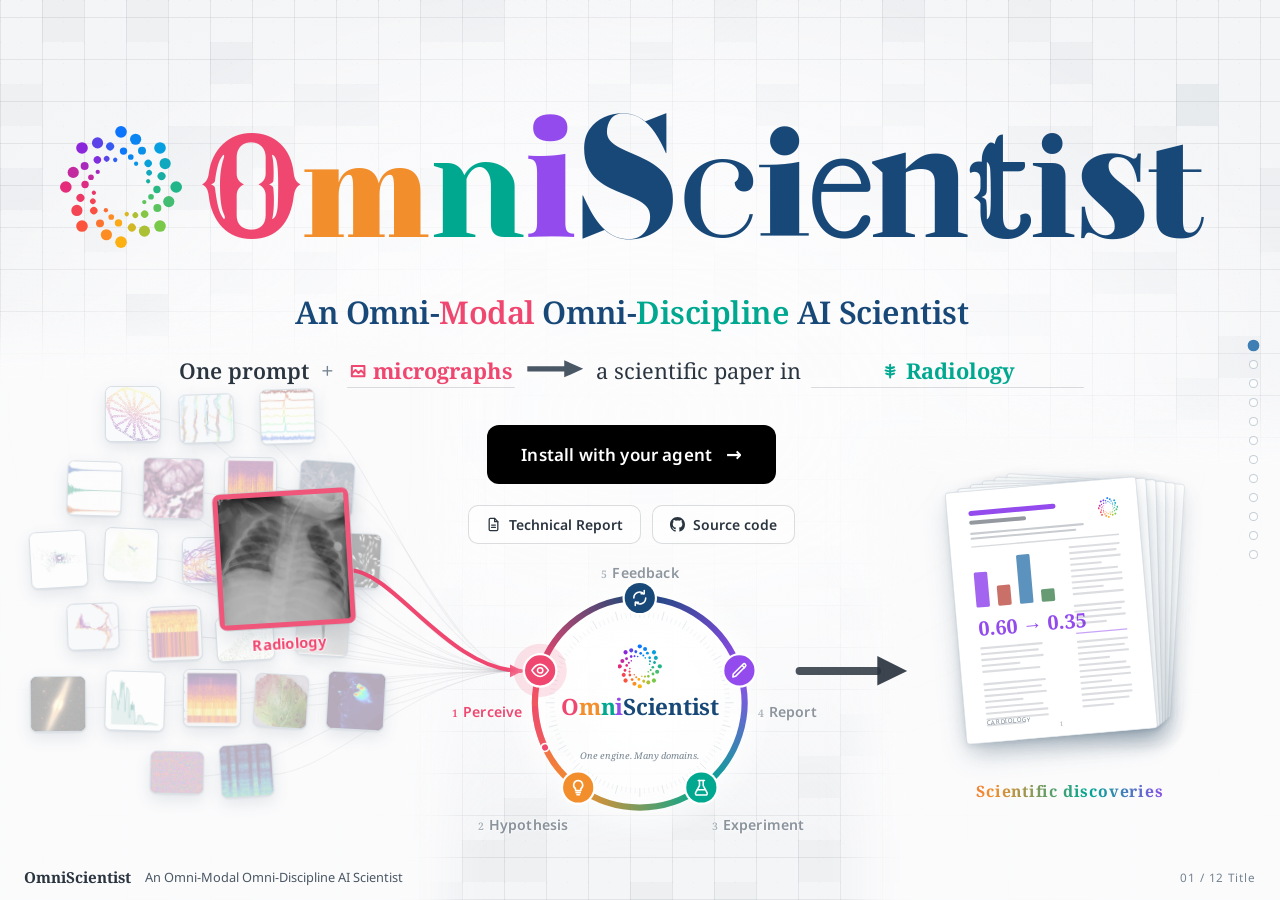
==== commit 3f0024ff: "fix bugs" ====
--- a/index.html
+++ b/index.html
@@ -96,6 +96,10 @@
     letter-spacing: -.015em; color: var(--omni-sci);
     margin: 8px 0 0; min-height: 1.35em;
   }
+  /* the same two inks as the slots in the line below: modality reads in one, discipline
+     in the other, so the subtitle and the sentence name the same two axes */
+  .fullname .mo { color: var(--omni-o); }
+  .fullname .di { color: var(--omni-n); }
   h1.sign span {
     display: inline-block; opacity: 0; transform: translateY(-.36em) rotate(-4deg);
     will-change: transform, opacity;
@@ -1190,6 +1194,11 @@
     'Elsie': [1.04, 900], 'Glass Antiqua': [1.08, 400], 'Newsreader': [1.08, 600],
   };
   const FULL = 'An Omni-Modal Omni-Discipline AI Scientist';
+  /* the two words the slots below are colour-coded to; derived from FULL so a change
+     to the wording cannot leave the mark-up naming something that is no longer there */
+  const FULL_HTML = FULL
+    .replace('Modal', '<span class="mo">Modal</span>')
+    .replace('Discipline', '<span class="di">Discipline</span>');
   const LINE = 'One prompt + micrographs \u2192 a paper in astronomy.';
 
   const sign = document.getElementById('sign');
@@ -1283,7 +1292,7 @@
   function run() {
     mark.style.opacity = 1; mark.style.transform = 'none';
     spans.forEach(s => { s.style.opacity = 1; s.style.transform = 'none'; });
-    full.textContent = FULL; full.classList.add('done');
+    full.innerHTML = FULL_HTML; full.classList.add('done');
     hand.textContent = LINE; hand.classList.add('done');
     reveal();
   }
--- a/assets/hero.css
+++ b/assets/hero.css
@@ -156,7 +156,7 @@
 .eq {
   display: inline-flex; align-items: baseline; justify-content: center;
   flex-wrap: wrap; gap: 0 .46em; font-family: "Noto Serif", Georgia, serif;
-  font-size: clamp(1.02rem, 1.55vw, 1.38rem); font-style: normal; color: var(--ink);
+  font-size: clamp(1.08rem, 1.7vw, 1.45rem); font-style: normal; color: var(--ink);
   line-height: 1.5;
 }
 .eq b { font-weight: 600; }
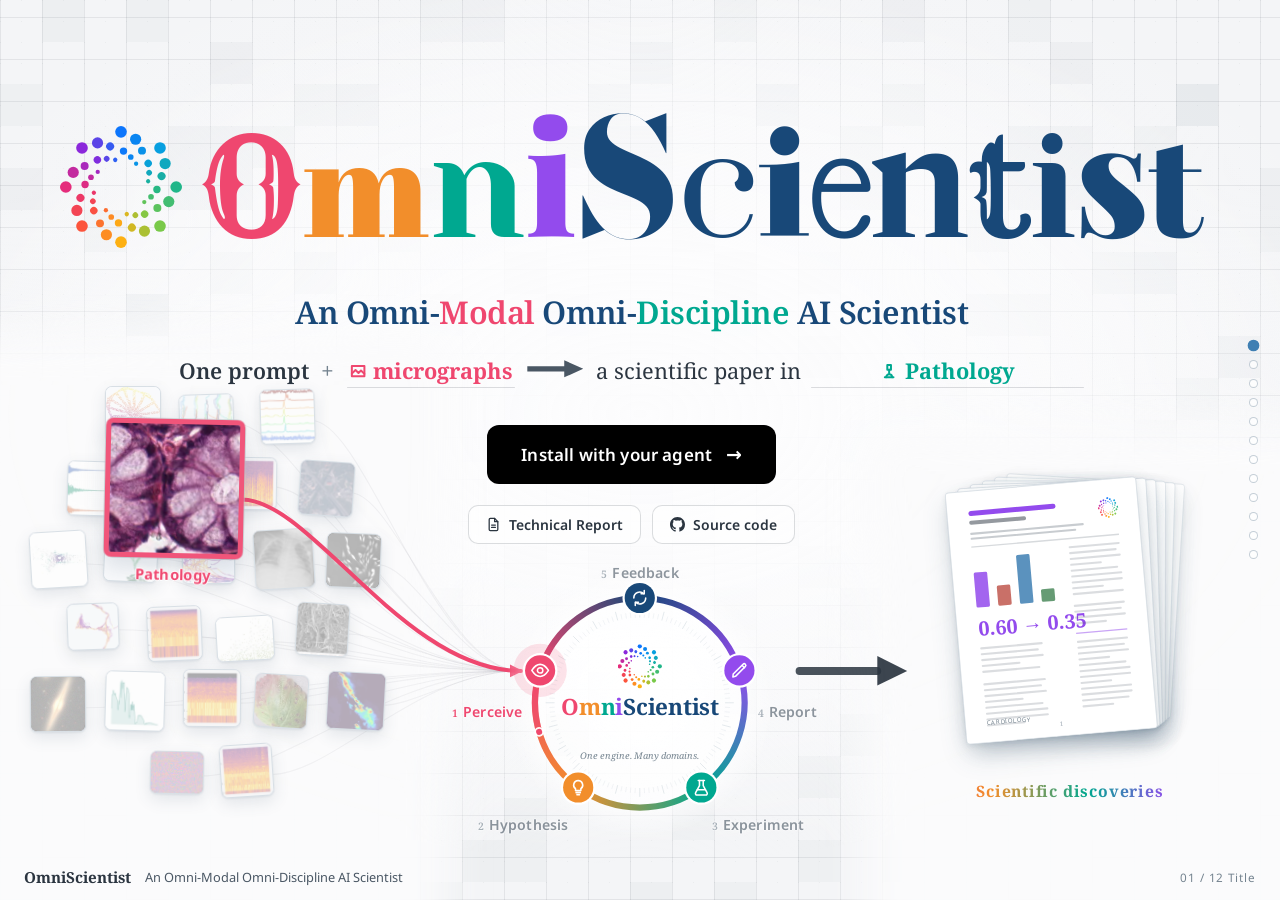
==== commit 3f58ea0c: "fix bugs" ====
--- a/index.html
+++ b/index.html
@@ -268,6 +268,10 @@
   .sheet-card h3 { margin: 0 0 7px; font-size: 1.2rem; }
   .sheet-note { margin: 0 0 18px; font-size: .87rem; color: var(--dim); line-height: 1.62; }
   .sheet-note a { color: var(--ink); text-decoration: underline; text-underline-offset: 3px; }
+  .sheet-note b { color: var(--ink); font-weight: 600; }
+  /* only present when the sheet was opened from the picture of the thing itself */
+  .sheet-lead { margin: 0 0 12px; font-size: .93rem; line-height: 1.6; color: var(--ink); }
+  .sheet-lead[hidden] { display: none; }
   .sheet-code {
     margin: 0 0 16px; padding: 16px 18px; border-radius: 12px;
     background: #f5f7f9; border: 1px solid var(--sky-line);
@@ -749,7 +753,7 @@
         <h2>Workbench</h2>
       </div>
       <figure class="fwfig">
-        <a href="#" data-install role="button" title="Install it on your own machine">
+        <a href="#" data-install="workbench" role="button" title="Get your own workbench">
           <img src="assets/site/fig_workbench.png" loading="lazy"
                alt="The OmniScientist desktop workspace: session list, a run with its tool calls, and a research log holding the outputs and the finished paper">
         </a>
@@ -1024,8 +1028,10 @@
   <div class="sheet-card" role="dialog" aria-modal="true" aria-labelledby="sheet-h">
     <button class="sheet-x" id="sheet-x" type="button" aria-label="Close">&times;</button>
     <h3 id="sheet-h">Choose where to install it</h3>
-    <p class="sheet-note">Then copy the line below into Claude Code, Cursor, Codex, or
-      anything else with a shell. It reads the
+    <p class="sheet-lead" id="sheet-lead" hidden></p>
+    <p class="sheet-note">Then copy the line below into <b>Claude Code</b>, <b>Codex</b>,
+      <b>Hermes Agent</b>, <b>WorkBuddy</b>, or any other agent that can run commands on
+      your machine. It reads the
       <a id="sheet-doc" href="https://omni-scientist.github.io/setup/install.md" target="_blank" rel="noopener">setup document</a>,
       works out the rest from what the line asks for, runs the install, and reports back
       what it did.</p>
@@ -1492,6 +1498,8 @@
   const code  = document.getElementById('sheet-code');
   const done  = document.getElementById('sheet-done');
   const btn    = document.getElementById('sheet-copy');
+  const head   = document.getElementById('sheet-h');
+  const leadEl = document.getElementById('sheet-lead');
   const doneTx = document.getElementById('sheet-done-txt');
   const items  = [...document.getElementById('opts').children];
   let revert = 0;
@@ -1553,7 +1561,20 @@
     code.textContent = line(k);
     reset();
   }
-  function show() {
+  /* The heading answers whichever question brought you here. From the button it is a
+     platform question; from the screenshot on the second slide it is "can I have that",
+     and opening on "choose where to install it" would answer something else first. */
+  const HEAD = {
+    '': ['Choose where to install it', ''],
+    workbench: ['Get your own workbench',
+                'What you just clicked is a screenshot of the real thing, running on '
+                + 'somebody\u2019s own machine. Here is how to have it on yours.'],
+  };
+  function show(kind) {
+    const [title, lead] = HEAD[kind] || HEAD[''];
+    head.textContent = title;
+    leadEl.textContent = lead;
+    leadEl.hidden = !lead;
     choose(at);
     sheet.hidden = false;
     document.body.classList.add('sheet-on');
@@ -1569,7 +1590,7 @@
   /* Anything marked data-install opens the sheet, so the screenshot of the workbench
      is a way into installing it rather than a bigger copy of the same picture. */
   document.querySelectorAll('[data-install]').forEach(el =>
-    el.addEventListener('click', e => { e.preventDefault(); show(); }));
+    el.addEventListener('click', e => { e.preventDefault(); show(el.dataset.install); }));
   document.getElementById('sheet-copy').addEventListener('click', () => mark(copy(line(at))));
   document.getElementById('sheet-x').addEventListener('click', hide);
   sheet.addEventListener('click', e => { if (e.target === sheet) hide(); });
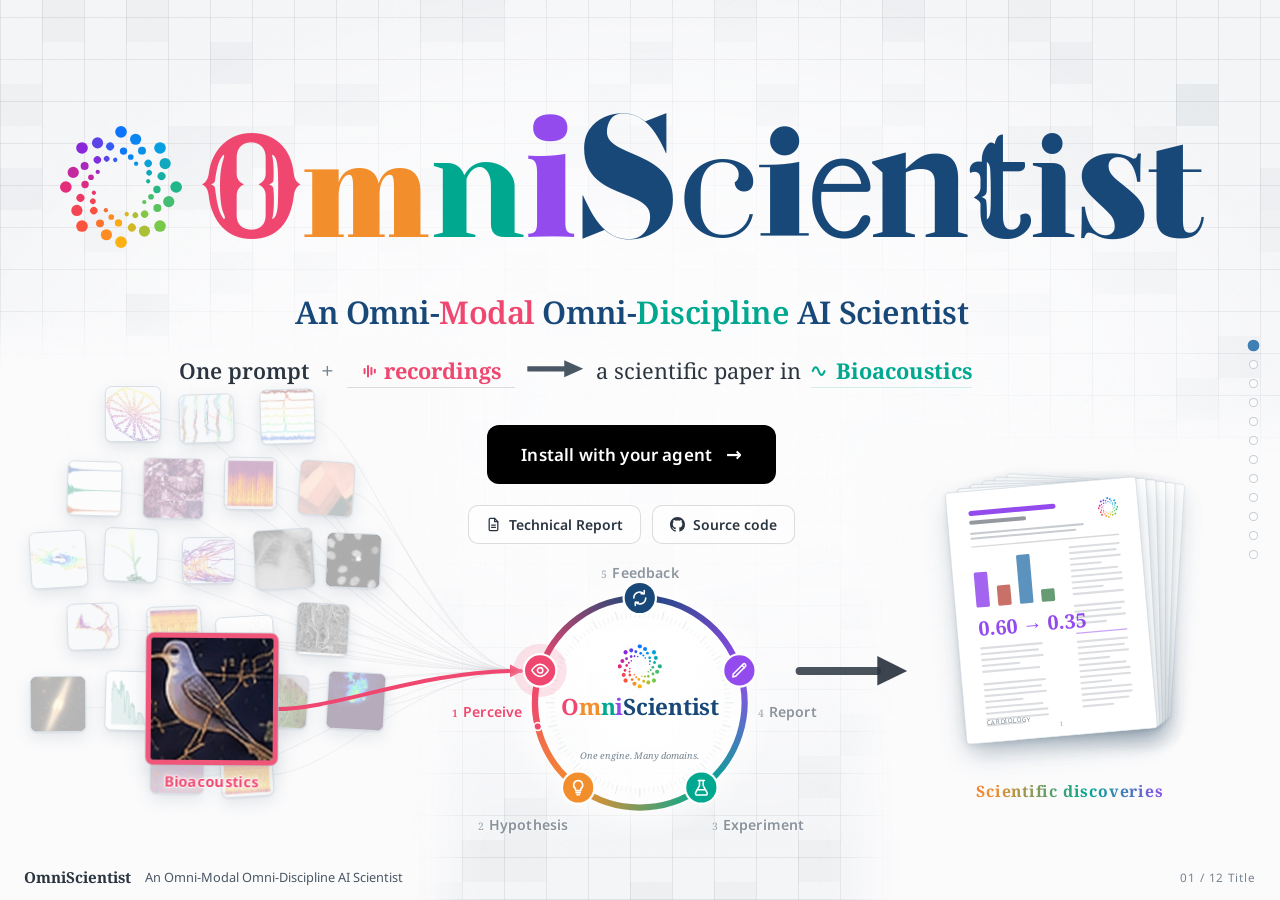
==== commit 36ad58e3: "fix bugs" ====
--- a/index.html
+++ b/index.html
@@ -670,14 +670,15 @@
      both. Hidden on the first slide, where it would be a button back to where you are. */
   .totop {
     position: fixed; right: 14px; bottom: 58px; z-index: 26;
-    width: 38px; height: 38px; border-radius: 11px; cursor: pointer;
+    height: 38px; padding: 0 15px; gap: 7px; border-radius: 11px; cursor: pointer;
     border: 1px solid rgba(43,53,64,.18); background: rgba(255,255,255,.86);
-    color: var(--ink); font-size: 1.02rem; line-height: 1;
+    color: var(--ink); font-family: inherit; font-size: .84rem; font-weight: 600; line-height: 1;
     display: none; align-items: center; justify-content: center;
     box-shadow: 0 6px 18px rgba(63,86,110,.14);
     transition: background .14s, border-color .14s, transform .06s;
   }
-  .totop.on { display: flex; }
+  .totop.on { display: inline-flex; }
+  .totop .ar { font-size: 1.16em; line-height: 1; }
   .totop:hover { border-color: rgba(43,53,64,.5); background: #fff; }
   .totop:active { transform: scale(.94); }
   .side { position: fixed; right: 22px; top: 50%; transform: translateY(-50%); z-index: 25; display: flex; flex-direction: column; gap: 10px; }
@@ -1021,7 +1022,7 @@
 <button class="edge-arrow l" id="galPrev" aria-label="previous finding">&#8249;</button>
 <button class="edge-arrow r" id="galNext" aria-label="next finding">&#8250;</button>
 <div class="side" id="side"></div>
-<button class="totop" id="totop" type="button" title="Back to the top" aria-label="Back to the top">&#8593;</button>
+<button class="totop" id="totop" type="button" title="Back to the top" aria-label="Back to the top"><span class="ar" aria-hidden="true">&#8593;</span>Top</button>
 <div class="foot"><b>OmniScientist</b><span>An Omni-Modal Omni-Discipline AI Scientist</span><span class="counter" id="counter"></span></div>
 
 <div class="sheet" id="sheet" hidden>
--- a/assets/hero.css
+++ b/assets/hero.css
@@ -177,6 +177,18 @@
   white-space: nowrap; animation: slotin .5s cubic-bezier(.2,.9,.3,1.02);
 }
 .eq .slot svg { width: .84em; height: .84em; vertical-align: -.1em; margin-right: .3em; }
+/* The discipline sits at the left of its box and takes the rule with it, so the line
+   under it is the length of the word rather than the length of the longest word the slot
+   will ever hold. The box keeps its measured width, which is the thing that stops the
+   whole sentence shuffling left and right on every turn. The modality on the other side
+   is unchanged: centred, with the rule across the full box. */
+.eq .slot.disc { text-align: left; }
+.eq .slot.disc::after { content: none; }
+.eq .slot.disc u { position: relative; }
+.eq .slot.disc u::after {
+  content: ""; position: absolute; left: 0; right: 0; bottom: -.06em; height: 1.5px;
+  border-radius: 1px; background: currentColor; opacity: .16;
+}
 @keyframes slotin {
   from { opacity: 0; transform: translateY(.4em); }
   to   { opacity: 1; transform: none; }
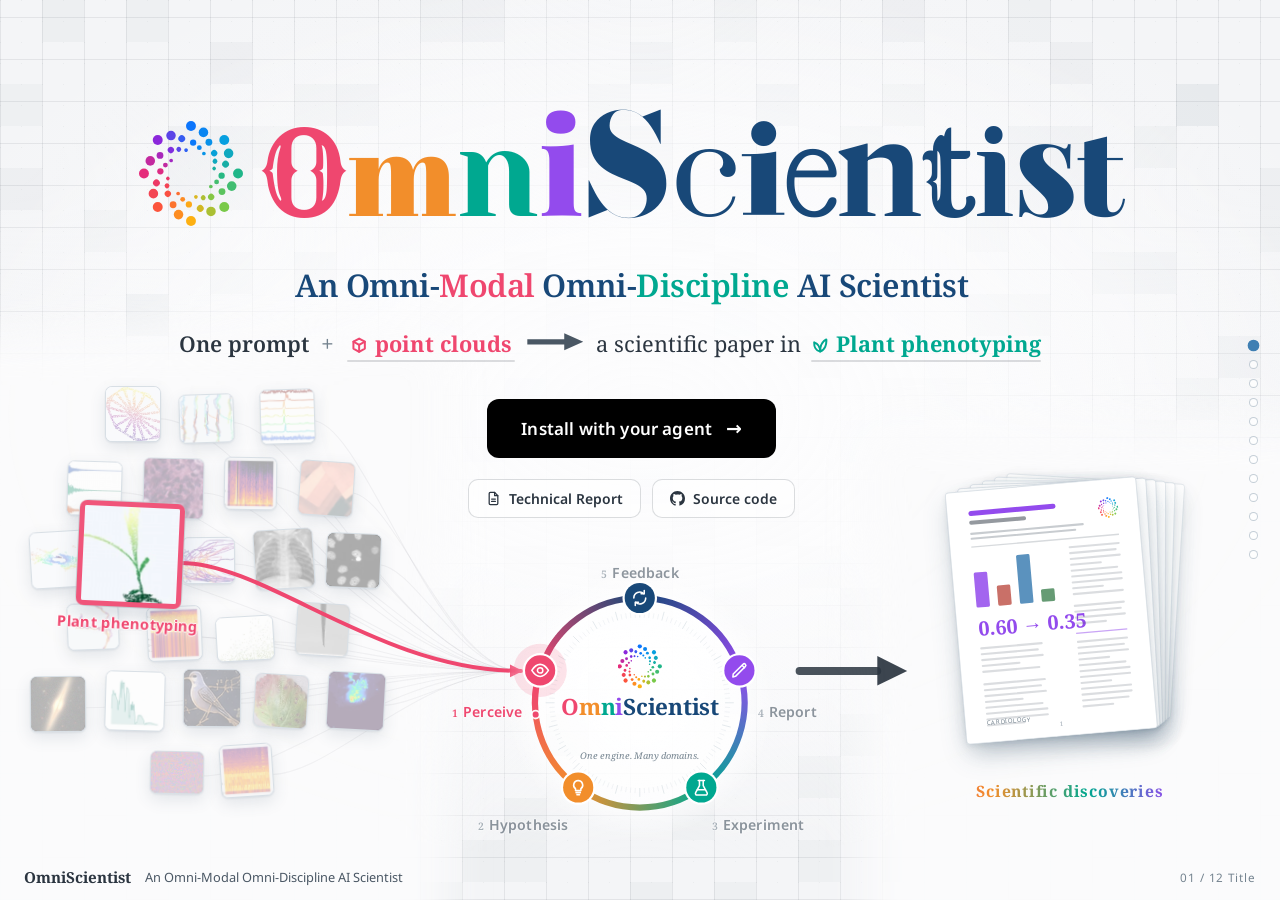
==== commit 4f113f7e: "fix bugs" ====
--- a/index.html
+++ b/index.html
@@ -1240,12 +1240,27 @@
     const want = Math.min(innerWidth * 0.90, 1560);
     sign.style.fontSize = '100px';
     const at100 = sign.scrollWidth || 1;
-    const px = Math.max(34, Math.min(196, 100 * want / at100));
+    let px = Math.max(34, Math.min(196, 100 * want / at100));
+    /* A short window is the binding constraint, not a narrow one: a 13-inch laptop is
+       nearly as wide as a desktop and a hundred pixels shorter, and the sign, the two
+       lines under it and the buttons still have to leave the picture below room to be
+       a picture. At 1000px tall this cap is 210 and never binds. */
+    px = Math.min(px, innerHeight * 0.21);
     sign.style.fontSize = px + 'px';
   }
   fitSign();
   addEventListener('resize', fitSign);
   mark.addEventListener('load', fitSign);   // the mark widens the sign once it arrives
+  /* The eight display faces arrive one at a time and every one of them changes the
+     width this measures. A single measurement lands on whichever had loaded at that
+     instant, which is why the sign came out at a different size from one load to the
+     next. Re-fit as each batch finishes, and once more after, for the faces a browser
+     reports late. */
+  if (document.fonts) {
+    document.fonts.ready.then(fitSign);
+    if (document.fonts.addEventListener) document.fonts.addEventListener('loadingdone', fitSign);
+  }
+  setTimeout(fitSign, 900);
 
   const GAP = 50;                                 // one letter of the sign lands, then the next
 
--- a/assets/hero.css
+++ b/assets/hero.css
@@ -187,7 +187,7 @@
 .eq .slot.disc u { position: relative; }
 .eq .slot.disc u::after {
   content: ""; position: absolute; left: 0; right: 0; bottom: -.06em; height: 1.5px;
-  border-radius: 1px; background: currentColor; opacity: .16;
+  border-radius: 1px; background: var(--ink); opacity: .16;
 }
 @keyframes slotin {
   from { opacity: 0; transform: translateY(.4em); }
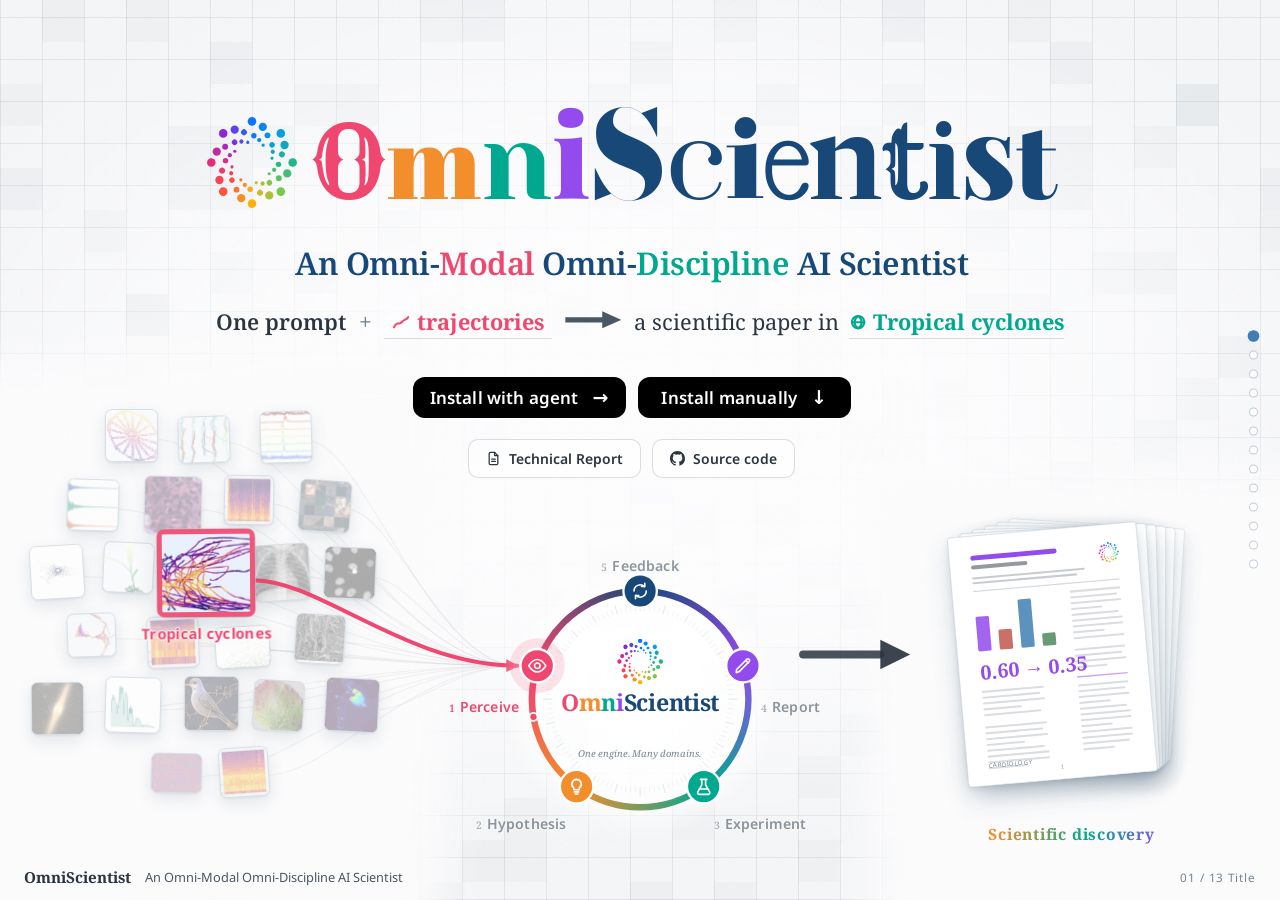
==== commit 6118e9c4: "fix bugs" ====
--- a/index.html
+++ b/index.html
@@ -167,16 +167,22 @@
      one thing to press, not as decoration. */
   .go {
     display: inline-flex; align-items: center; gap: 14px;
-    padding: 18px 34px; border: 0; border-radius: 12px; cursor: pointer;
+    padding: 9px 17px; border: 0; border-radius: 12px; cursor: pointer;
     font-family: inherit; font-size: 1.06rem; font-weight: 600; letter-spacing: .01em;
     background: #000; color: #fff;
     transition: background .14s, transform .08s;
     touch-action: manipulation;
   }
+  /* Both columns 1fr in a grid that sizes to its content: each track comes out as wide
+     as the wider of the two labels, so the pair stays matched without a hard-coded
+     width that a reworded button would then be wrong about. */
+  .cta-top { display: inline-grid; grid-auto-flow: column; grid-auto-columns: 1fr; gap: 12px; }
+  .cta-top .go { width: 100%; justify-content: center; }
   .go:hover { background: #262c33; }
   .go:active { transform: scale(.983); transition: transform .05s; }
   .go-arr { font-size: 1.12em; line-height: 1; transition: transform .16s; }
   .go:hover .go-arr { transform: translateX(4px); }
+  .go.dl:hover .go-arr.dn { transform: translateY(3px); }
   /* A press that answers and then nothing else happens reads as a dead button, so it
      settles back through its own size once. The label itself never changes; what was
      copied is said beside it. */
@@ -665,6 +671,55 @@
     font: .79rem/1.7 ui-monospace, Menlo, monospace; overflow-x: auto; margin: 18px 0 0;
   }
 
+
+  /* ---------- downloads ---------- */
+  /* Five cards, one per edition, quiet until the pointer is over one. The card is the
+     button: a black chip sitting inside a bordered tile fought the black button on the
+     title slide for the eye, and there is only one thing to press per platform anyway. */
+  .dlpanel { max-width: 1240px; }
+  .dlgrid { margin-top: 40px; display: grid; grid-template-columns: repeat(5, minmax(0, 1fr)); gap: 16px; }
+  .dlcard {
+    display: flex; flex-direction: column; align-items: center; gap: 10px;
+    padding: 32px 16px 26px; border-radius: 15px; text-decoration: none;
+    color: var(--ink); text-align: center; cursor: pointer;
+    border: 1px solid rgba(43,53,64,.17); background: rgba(255,255,255,.55);
+    transition: background .14s, border-color .14s, color .14s, transform .07s;
+  }
+  .dlcard:hover { background: #000; color: #fff; border-color: transparent; }
+  .dlcard:active { transform: scale(.982); }
+  .dlic { width: 34px; height: 34px; }
+  .dlic svg { width: 100%; height: 100%; display: block; }
+  .dlcard b { font-size: 1.04rem; font-weight: 600; letter-spacing: .01em; }
+  .dlgo { display: inline-flex; align-items: baseline; gap: 7px; font-size: .84rem; font-weight: 600; color: var(--ink-2); }
+  .dlcard:hover .dlgo { color: #fff; }
+  .dlgo .a { line-height: 1; transition: transform .16s; }
+  .dlcard:hover .dlgo .a { transform: translateY(3px); }
+  .dlcard:hover .dlgo .a.r { transform: translateX(4px); }
+  /* both always in the markup, so no card changes height when the release answers.
+     The filename is there because it is what you check the checksum against. */
+  .dlmeta { font-size: .75rem; color: var(--dim); min-height: 1.15em; margin-top: 2px; }
+  .dlcard:hover .dlmeta { color: rgba(255,255,255,.7); }
+  .dlname {
+    font-size: .67rem; line-height: 1.5; color: var(--dim); opacity: .72;
+    min-height: 2em; word-break: break-word;
+    font-family: ui-monospace, "SF Mono", Menlo, Consolas, monospace;
+  }
+  .dlcard:hover .dlname { color: rgba(255,255,255,.62); opacity: 1; }
+  .dlfoot { margin-top: 24px; font-size: .87rem; color: var(--ink-2); }
+  .dlfoot a { color: var(--ink); text-decoration: underline; text-underline-offset: 3px; }
+  .dlfoot code { font-family: ui-monospace, "SF Mono", Menlo, Consolas, monospace; font-size: .93em; }
+  @media (max-width: 1100px) { .dlgrid { grid-template-columns: repeat(3, minmax(0, 1fr)); } }
+  @media (max-width: 700px)  { .dlgrid { grid-template-columns: repeat(2, minmax(0, 1fr)); } }
+  /* three rows of full-size cards do not fit a phone; the filename is the first thing
+     that can go, because on a phone nobody is checking it against a checksum */
+  @media (max-width: 560px) {
+    .dlgrid { gap: 10px; margin-top: 24px; }
+    .dlcard { padding: 18px 10px 15px; gap: 7px; }
+    .dlic { width: 26px; height: 26px; }
+    .dlcard b { font-size: .95rem; }
+    .dlname { display: none; }
+  }
+
   /* ---------- chrome ---------- */
   /* Sits above the footer strip and below the dot rail, on the same right margin as
      both. Hidden on the first slide, where it would be a button back to where you are. */
@@ -701,7 +756,6 @@
   @media (max-width: 980px) {
     .slide { padding: 62px 6vw 88px; }
     .gal-item { grid-template-columns: 1fr; gap: 16px; }
-    .go { padding: 16px 26px; font-size: .98rem; }
     .sheet-card { padding: 26px 20px 22px; }
     .opts li { flex-direction: column; gap: 3px; }
     .opts b { min-width: 0; }
@@ -734,7 +788,13 @@
            you assemble it. The two links below are the only other things to press, and a
            new tab so a click never leaves the deck waiting on github or arxiv to paint. -->
       <div class="cta reveal" id="rev1">
-        <button class="go" id="plat-go" type="button" data-install>Install with your agent<span class="go-arr">&#8594;</span></button>
+        <!-- Two ways in, the same size, side by side: let an agent do it, or go and get
+             the file. The one on the right goes to the download slide rather than to
+             github, so the choice of edition still happens here. -->
+        <div class="cta-top">
+          <button class="go" id="plat-go" type="button" data-install>Install with agent<span class="go-arr">&#8594;</span></button>
+          <button class="go dl" id="dl-go" type="button" data-go="Download">Install manually<span class="go-arr dn">&#8595;</span></button>
+        </div>
         <div class="reads">
           <a class="read" href="https://arxiv.org/abs/2608.13558" target="_blank" rel="noopener">
             <svg viewBox="0 0 16 16" fill="none" stroke="currentColor" stroke-width="1.35" stroke-linejoin="round" stroke-linecap="round" aria-hidden="true"><path d="M9.2 1.4H4.6a1.2 1.2 0 0 0-1.2 1.2v10.8a1.2 1.2 0 0 0 1.2 1.2h6.8a1.2 1.2 0 0 0 1.2-1.2V5z"/><path d="M9.2 1.4V5h3.4"/><path d="M6 8.6h4M6 11.1h4"/></svg>Technical Report</a>
@@ -770,6 +830,59 @@
         Pause anywhere, drag the scrubber, take the paper and the log with you.</p>
       <div class="demorows" id="demorows"></div>
       <a class="btn primary c-demo demoall" href="demos.html"><span class="ic">&#9654;</span>Open all three demos</a>
+    </div>
+  </section>
+
+  <!-- Prebuilt, from the latest release. The hrefs below name no version: GitHub's
+       `latest` redirect resolves them, so cutting a release is the only thing anybody
+       has to do to make this page current. -->
+  <section class="slide" data-name="Download">
+    <div class="panel dlpanel">
+      <h2>Download</h2>
+      <p class="note">The first three are the desktop workbench, unpack and open. The skill installs into
+        the agent you are already talking to and is the one edition that needs no API key at all. The CLI
+        is the same engine as a single executable, for a terminal, a server, or CI.</p>
+      <div class="dlgrid">
+        <a class="dlcard" data-dl="windows" href="https://github.com/Omni-Scientist/OmniScientist/releases/latest" target="_blank" rel="noopener">
+          <span class="dlic"><svg viewBox="0 0 24 24" aria-hidden="true"><path fill="currentColor" d="M3 5.5 10.5 4.4v7.1H3V5.5Zm8.6-1.3L21 2.8v8.7h-9.4V4.2ZM3 12.5h7.5v7.1L3 18.5v-6Zm8.6 0H21v8.7l-9.4-1.3v-7.4Z"/></svg></span>
+          <b>Windows</b>
+          <span class="dlgo">Download<span class="a" aria-hidden="true">&#8595;</span></span>
+          <span class="dlmeta"></span>
+          <span class="dlname"></span>
+        </a>
+        <a class="dlcard" data-dl="mac" href="https://github.com/Omni-Scientist/OmniScientist/releases/latest" target="_blank" rel="noopener">
+          <span class="dlic"><svg viewBox="0 0 24 24" aria-hidden="true"><path fill="currentColor" d="M16.5 12.6c-.03-2.63 2.14-3.89 2.24-3.95-1.22-1.79-3.12-2.03-3.8-2.06-1.62-.16-3.16.95-3.98.95-.83 0-2.09-.93-3.44-.9-1.77.02-3.4 1.03-4.31 2.61-1.84 3.19-.47 7.92 1.32 10.51.87 1.27 1.91 2.7 3.28 2.65 1.31-.05 1.81-.85 3.4-.85 1.59 0 2.04.85 3.43.83 1.42-.03 2.32-1.3 3.19-2.57 1-1.47 1.42-2.9 1.44-2.97-.03-.01-2.77-1.06-2.8-4.21Z"/><path fill="currentColor" d="M13.93 4.62c.73-.88 1.22-2.11 1.08-3.33-1.05.04-2.31.7-3.06 1.58-.67.78-1.26 2.02-1.1 3.22 1.17.09 2.36-.6 3.08-1.47Z"/></svg></span>
+          <b>macOS</b>
+          <span class="dlgo">Download<span class="a" aria-hidden="true">&#8595;</span></span>
+          <span class="dlmeta"></span>
+          <span class="dlname"></span>
+        </a>
+        <a class="dlcard" data-dl="linux" href="https://github.com/Omni-Scientist/OmniScientist/releases/latest" target="_blank" rel="noopener">
+          <span class="dlic"><svg viewBox="0 0 24 24" aria-hidden="true"><g fill="currentColor"><ellipse cx="8.5" cy="20.4" rx="2.7" ry="1.5"/><ellipse cx="15.5" cy="20.4" rx="2.7" ry="1.5"/><path fill-rule="evenodd" d="M12 1.5c-2.6 0-4.4 2-4.4 4.7 0 1-.02 1.7-.3 2.4-.55 1.35-1.85 2.6-2.6 4.25-.6 1.3-.8 2.6-.35 3.5.2.42.55.64.98.72-.1.6-.4 1.2-.85 1.75-.42.5-.3 1.05.26 1.42 1.9 1.24 4.4 1.86 7.26 1.86s5.36-.62 7.26-1.86c.56-.37.68-.92.26-1.42-.45-.55-.75-1.15-.85-1.75.43-.08.78-.3.98-.72.45-.9.25-2.2-.35-3.5-.75-1.65-2.05-2.9-2.6-4.25-.28-.7-.3-1.4-.3-2.4 0-2.7-1.8-4.7-4.4-4.7Zm-1.75 3.3c.63 0 1.05.66 1.05 1.45 0 .8-.42 1.45-1.05 1.45S9.2 7.05 9.2 6.25c0-.79.42-1.45 1.05-1.45Zm3.5 0c.63 0 1.05.66 1.05 1.45 0 .8-.42 1.45-1.05 1.45s-1.05-.65-1.05-1.45c0-.79.42-1.45 1.05-1.45ZM12 8.15c1.1 0 2 .5 2 1.12 0 .62-.9 1.13-2 1.13s-2-.5-2-1.13c0-.61.9-1.12 2-1.12Z"/></g></svg></span>
+          <b>Linux</b>
+          <span class="dlgo">Download<span class="a" aria-hidden="true">&#8595;</span></span>
+          <span class="dlmeta"></span>
+          <span class="dlname"></span>
+        </a>
+        <!-- No file: it opens the same sheet the title slide opens, already on skill. -->
+        <a class="dlcard" href="#" data-install="skill" role="button">
+          <span class="dlic"><svg viewBox="0 0 24 24" aria-hidden="true"><path fill="currentColor" d="M9.5 1.9c1.72 0 3.1 1.16 3.1 2.62 0 .48-.15.93-.4 1.32h3.44c.72 0 1.3.58 1.3 1.3v3.4c.4-.24.86-.38 1.35-.38 1.47 0 2.63 1.39 2.63 3.11s-1.16 3.11-2.63 3.11c-.49 0-.95-.14-1.35-.39v3.42c0 .72-.58 1.3-1.3 1.3h-3.5c.26-.4.42-.87.42-1.38 0-1.46-1.38-2.62-3.1-2.62S6.4 17.87 6.4 19.33c0 .51.16.98.42 1.38h-3.5c-.72 0-1.3-.58-1.3-1.3v-3.5c.4.26.88.42 1.39.42 1.46 0 2.62-1.39 2.62-3.11S4.87 10.11 3.41 10.11c-.51 0-.99.16-1.39.42v-3.4c0-.71.58-1.29 1.3-1.29h3.44a2.3 2.3 0 0 1-.4-1.32C6.36 3.06 7.74 1.9 9.5 1.9Z"/></svg></span>
+          <b>Skill</b>
+          <span class="dlgo">Copy the prompt<span class="a r" aria-hidden="true">&#8594;</span></span>
+          <span class="dlmeta">no API key</span>
+          <span class="dlname">runs inside your agent</span>
+        </a>
+        <a class="dlcard" data-dl="cli" href="https://github.com/Omni-Scientist/OmniScientist/releases/latest" target="_blank" rel="noopener">
+          <span class="dlic"><svg viewBox="0 0 24 24" fill="none" stroke="currentColor" stroke-width="1.9" stroke-linecap="round" stroke-linejoin="round" aria-hidden="true"><rect x="2.1" y="4" width="19.8" height="16" rx="3.1"/><path d="m6.9 9.6 3 2.5-3 2.5M12.7 15h4.5"/></svg></span>
+          <b>CLI</b>
+          <span class="dlgo">Download<span class="a" aria-hidden="true">&#8595;</span></span>
+          <span class="dlmeta"></span>
+          <span class="dlname"></span>
+        </a>
+      </div>
+      <p class="dlfoot">Straight from the latest release<span id="dl-tag"></span>. Other architectures, the
+        terminal agent for every platform and <code>SHA256SUMS</code> are on the
+        <a href="https://github.com/Omni-Scientist/OmniScientist/releases/latest" target="_blank" rel="noopener">release page</a>.</p>
     </div>
   </section>
 
@@ -1237,30 +1350,44 @@
   // set the sign as large as the viewport takes, measured rather than guessed:
   // thirteen different faces make the natural width impossible to predict from vw alone
   function fitSign() {
-    const want = Math.min(innerWidth * 0.90, 1560);
     sign.style.fontSize = '100px';
+    /* Measured at its own width, not at the box's. This is a flex row, and in a box
+       narrower than the letters the items shrink and scrollWidth comes back short: the
+       same measurement then gives a different answer depending on how much room there
+       happened to be, which is half of why the sign changed size from load to load. */
+    sign.style.width = 'max-content';
     const at100 = sign.scrollWidth || 1;
-    let px = Math.max(34, Math.min(196, 100 * want / at100));
+    sign.style.width = '';
+    /* How wide the wordmark should come out. Two thirds of the window, up to 1152,
+       which is what the block it sits in allows. The old numbers here were 90% and
+       1560, calibrated against a measurement that over-reported the sign's width by a
+       third; correcting the measurement without correcting these made the wordmark a
+       third too big and it sat on the 196 ceiling at every size. */
+    const want = Math.min(innerWidth * 0.665, 1152);
+    let px = Math.max(28, Math.min(196, 100 * want / at100));
     /* A short window is the binding constraint, not a narrow one: a 13-inch laptop is
        nearly as wide as a desktop and a hundred pixels shorter, and the sign, the two
        lines under it and the buttons still have to leave the picture below room to be
-       a picture. At 1000px tall this cap is 210 and never binds. */
+       a picture. */
     px = Math.min(px, innerHeight * 0.21);
     sign.style.fontSize = px + 'px';
   }
+  /* The other half of it: the eight display faces arrive one at a time, and until they
+     are all in, every measurement of the sign is of a different sign. hero.js lays the
+     picture out against the height of the block above it, once, at load, and never
+     again, so it was laying it out against a sign that was about to change size. Refit
+     when the faces are done and tell the picture to do itself over; without that second
+     part the sign settles and the picture stays wrong, differently on every reload. */
+  function settle() { fitSign(); dispatchEvent(new Event('resize')); }
   fitSign();
   addEventListener('resize', fitSign);
-  mark.addEventListener('load', fitSign);   // the mark widens the sign once it arrives
-  /* The eight display faces arrive one at a time and every one of them changes the
-     width this measures. A single measurement lands on whichever had loaded at that
-     instant, which is why the sign came out at a different size from one load to the
-     next. Re-fit as each batch finishes, and once more after, for the faces a browser
-     reports late. */
+  mark.addEventListener('load', settle);    // the mark widens the sign once it arrives
   if (document.fonts) {
-    document.fonts.ready.then(fitSign);
-    if (document.fonts.addEventListener) document.fonts.addEventListener('loadingdone', fitSign);
-  }
-  setTimeout(fitSign, 900);
+    document.fonts.ready.then(settle);
+    if (document.fonts.addEventListener) document.fonts.addEventListener('loadingdone', settle);
+  }
+  setTimeout(settle, 900);
+  setTimeout(settle, 2200);                 // for the faces a browser reports late
 
   const GAP = 50;                                 // one letter of the sign lands, then the next
 
@@ -1323,6 +1450,15 @@
     () => { fitSign(); run(); }, () => { fitSign(); run(); });
 })();
 
+
+/* A browser zoom does not always fire resize, and the slide then keeps the size it
+   had before the zoom until something else happens to nudge it. The observer does not
+   miss it, and everything on this page that cares is already on the resize path. */
+(function () {
+  const bump = () => dispatchEvent(new Event('resize'));
+  if (window.ResizeObserver) new ResizeObserver(bump).observe(document.documentElement);
+  if (window.visualViewport) visualViewport.addEventListener('resize', bump);
+})();
 
 (function () {
   const deck = document.getElementById('deck');
@@ -1585,8 +1721,15 @@
     workbench: ['Get your own workbench',
                 'What you just clicked is a screenshot of the real thing, running on '
                 + 'somebody\u2019s own machine. Here is how to have it on yours.'],
+    skill: ['Install the skill',
+            'There is nothing to download. The skill runs inside the agent you are '
+            + 'already talking to, which is why it is the one edition that needs no '
+            + 'API key at all.'],
   };
   function show(kind) {
+    // opened from something that already names an edition: start on that one rather
+    // than on whatever machine they happen to be reading this from
+    if (ASK[kind]) at = kind;
     const [title, lead] = HEAD[kind] || HEAD[''];
     head.textContent = title;
     leadEl.textContent = lead;
@@ -1621,6 +1764,61 @@
     }
   });
 })();
+
+/* ---------- what the download cards point at ----------
+   The markup ships pointing at the `latest` redirect, which is already correct and stays
+   correct. This is the upgrade on top of it: name the exact asset, say how big it is, and
+   drop target=_blank once the href is a file, so the download starts without leaving a
+   blank tab behind. If the API is rate limited, offline, or blocked, every card is still
+   a working link to the release it belongs to. */
+(function () {
+  const cards = [...document.querySelectorAll('[data-dl]')];
+  if (!cards.length) return;
+
+  const ua = navigator.userAgent;
+  const os = /Windows/i.test(ua) ? 'win' : /Linux|X11|CrOS/i.test(ua) ? 'linux' : 'mac';
+  const arm = /arm64|aarch64/i.test(ua);
+  // one executable per platform, so the CLI card has to know which machine is asking
+  const CLI = os === 'win'  ? 'omnisci-windows-x86_64.exe'
+            : os === 'mac'  ? 'omnisci-darwin-arm64'
+            : arm           ? 'omnisci-linux-arm64'
+                            : 'omnisci-linux-x86_64';
+  const PICK = {
+    windows: n => /^OmniScientist-.*windows.*\.zip$/i.test(n),
+    mac:     n => /^OmniScientist-.*mac(os)?.*\.tar\.gz$/i.test(n),
+    linux:   n => /^OmniScientist-.*linux.*x86_64.*\.tar\.gz$/i.test(n),
+    cli:     n => n === CLI,
+  };
+  const size = b => b >= 1048576 ? (b / 1048576).toFixed(1).replace(/\.0$/, '') + ' MB'
+                                 : Math.max(1, Math.round(b / 1024)) + ' KB';
+  const arch = n => ((n.match(/(arm64|aarch64|x86_64|amd64|x64)/i) || [])[1] || '').toLowerCase();
+
+  /* One call per tab, not one per reload. Unauthenticated the API allows 60 an hour
+     per address, and a deck somebody is flipping through, or a share link opened by an
+     office behind one address, can walk into that. Rate limited it still falls through
+     to the release page; this just makes that far less likely. */
+  const KEY = 'omni-rel-latest';
+  const cached = (() => { try { return JSON.parse(sessionStorage.getItem(KEY)); } catch (e) { return null; } })();
+  (cached ? Promise.resolve(cached)
+          : fetch('https://api.github.com/repos/Omni-Scientist/OmniScientist/releases/latest')
+              .then(r => r.ok ? r.json() : Promise.reject(r.status))
+              .then(rel => { try { sessionStorage.setItem(KEY, JSON.stringify(rel)); } catch (e) {} return rel; }))
+    .then(rel => {
+      const assets = rel.assets || [];
+      cards.forEach(c => {
+        const a = assets.find(x => PICK[c.dataset.dl](x.name));
+        if (!a) return;                       // leave it on the release page
+        c.href = a.browser_download_url;
+        c.removeAttribute('target');
+        c.title = a.name;
+        c.querySelector('.dlmeta').textContent = [arch(a.name), size(a.size)].filter(Boolean).join(' \u00b7 ');
+        c.querySelector('.dlname').textContent = a.name;
+      });
+      const tag = document.getElementById('dl-tag');
+      if (tag && rel.tag_name) tag.textContent = ', ' + rel.tag_name;
+    })
+    .catch(() => {});
+})();
 </script>
 <script src="assets/hero.js"></script>
 </body>
--- a/assets/hero.css
+++ b/assets/hero.css
@@ -182,6 +182,7 @@
    will ever hold. The box keeps its measured width, which is the thing that stops the
    whole sentence shuffling left and right on every turn. The modality on the other side
    is unchanged: centred, with the rule across the full box. */
+/* the word sits against the words before it, not adrift in the middle of its box */
 .eq .slot.disc { text-align: left; }
 .eq .slot.disc::after { content: none; }
 .eq .slot.disc u { position: relative; }
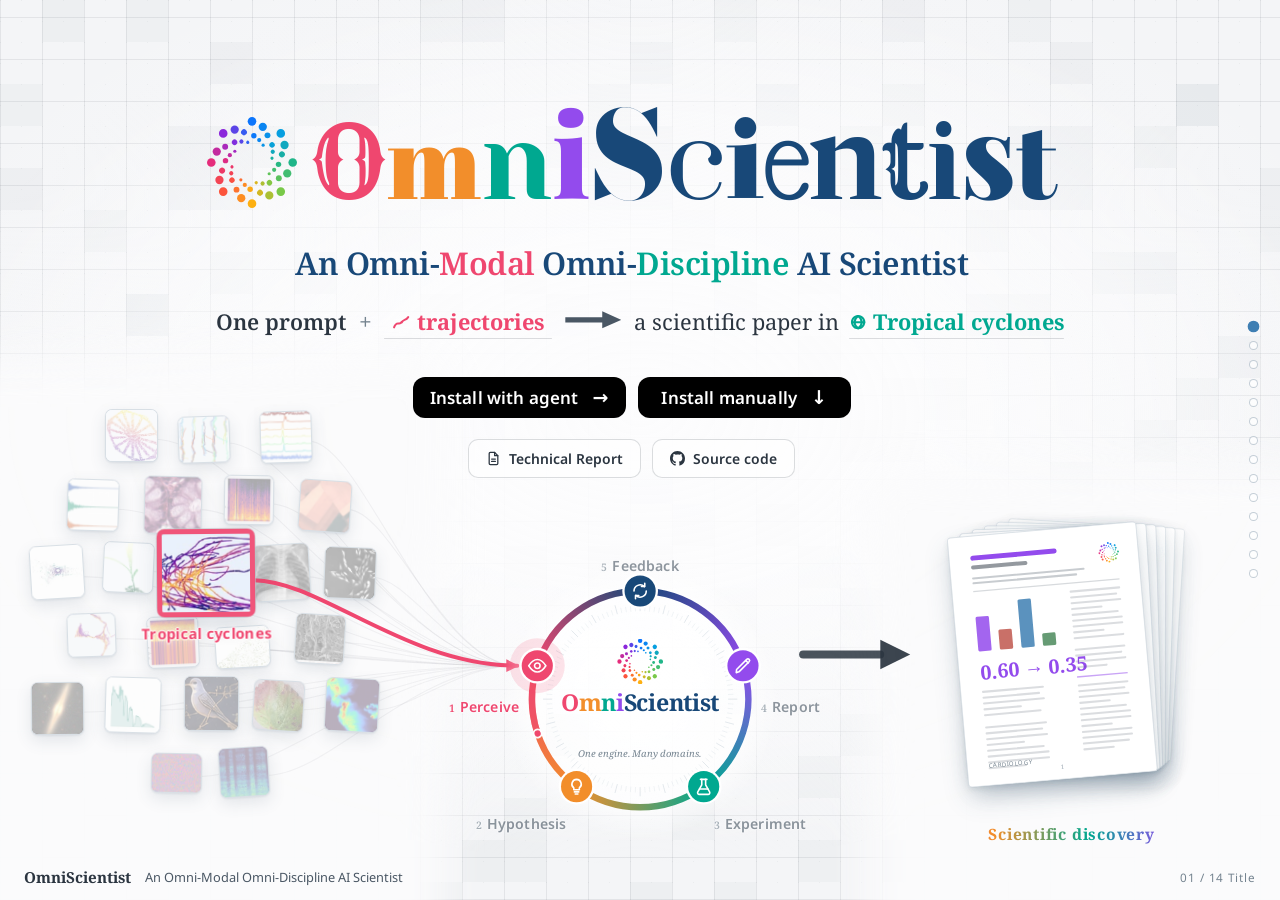
==== commit e9808dcb: "add videos" ====
--- a/index.html
+++ b/index.html
@@ -560,6 +560,31 @@
     padding: 7px 16px; border-radius: 999px; background: var(--accent); color: #fff;
     font-size: .75rem; font-weight: 600; box-shadow: 0 5px 14px rgba(24,72,120,.26); }
   .demoall { margin-top: 14px; }
+  .film-panel { max-width: 1720px; }
+  .film-panel h2 {
+    font-size: clamp(1.15rem, 1.75vw, 1.65rem); font-weight: 600;
+    letter-spacing: -.012em; margin: 0; text-align: center;
+  }
+  .film-frame {
+    position: relative; width: min(92vw, 1600px); aspect-ratio: 16 / 9; margin: 18px auto 0;
+    overflow: hidden; border: 1px solid rgba(63,96,124,.18); border-radius: 13px; background: #182634;
+    box-shadow: 0 12px 28px rgba(63,86,110,.18);
+  }
+  .film-frame iframe { display: block; width: 100%; height: 100%; border: 0; pointer-events: none; }
+  .film-frame.is-active iframe { pointer-events: auto; }
+  .film-hit {
+    position: absolute; inset: 0; z-index: 2; border: 0; padding: 0; cursor: pointer;
+    background: transparent;
+  }
+  .film-hit::after {
+    content: "\25B6"; position: absolute; left: 50%; top: 50%; transform: translate(-50%, -50%);
+    width: 58px; height: 58px; border-radius: 50%; display: grid; place-items: center;
+    padding-left: 3px; color: #fff; background: rgba(24,72,120,.82);
+    box-shadow: 0 8px 24px rgba(0,0,0,.24); font-size: 1.35rem; opacity: .9;
+    transition: transform .16s, opacity .16s;
+  }
+  .film-hit:hover::after { transform: translate(-50%, -50%) scale(1.08); opacity: 1; }
+  .film-frame.is-active .film-hit { display: none; }
 
   /* ---------- overview: the teaser carries the page, news runs beside it ---------- */
   .ovgrid { display: grid; grid-template-columns: minmax(0, 2.05fr) minmax(330px, 1fr);
@@ -818,6 +843,21 @@
           <img src="assets/site/fig_workbench.png" loading="lazy"
                alt="The OmniScientist desktop workspace: session list, a run with its tool calls, and a research log holding the outputs and the finished paper">
         </a>
+      </figure>
+    </div>
+  </section>
+
+  <section class="slide" data-name="Film">
+    <div class="panel film-panel">
+      <h2>OmniScientist in action</h2>
+      <figure class="film-frame">
+        <iframe src="https://www.youtube.com/embed/yOuMDbBLILk?enablejsapi=1"
+                title="OmniScientist in action on YouTube"
+                loading="lazy"
+                allow="accelerometer; autoplay; clipboard-write; encrypted-media; gyroscope; picture-in-picture; web-share"
+                referrerpolicy="strict-origin-when-cross-origin"
+                allowfullscreen></iframe>
+        <button class="film-hit" type="button" aria-label="Play video"></button>
       </figure>
     </div>
   </section>
@@ -1820,6 +1860,23 @@
     .catch(() => {});
 })();
 </script>
+<script>
+/* The YouTube frame is pass-through while the page is being navigated. A click enters
+   video-control mode; leaving the frame hands the wheel back to the deck. */
+(function () {
+  const frame = document.querySelector('.film-frame');
+  if (!frame) return;
+  const iframe = frame.querySelector('iframe');
+  const hit = frame.querySelector('.film-hit');
+  hit.addEventListener('click', () => {
+    frame.classList.add('is-active');
+    setTimeout(() => iframe.contentWindow.postMessage(JSON.stringify({
+      event: 'command', func: 'playVideo', args: []
+    }), '*'), 80);
+  });
+  frame.addEventListener('mouseleave', () => frame.classList.remove('is-active'));
+})();
+</script>
 <script src="assets/hero.js"></script>
 </body>
 </html>
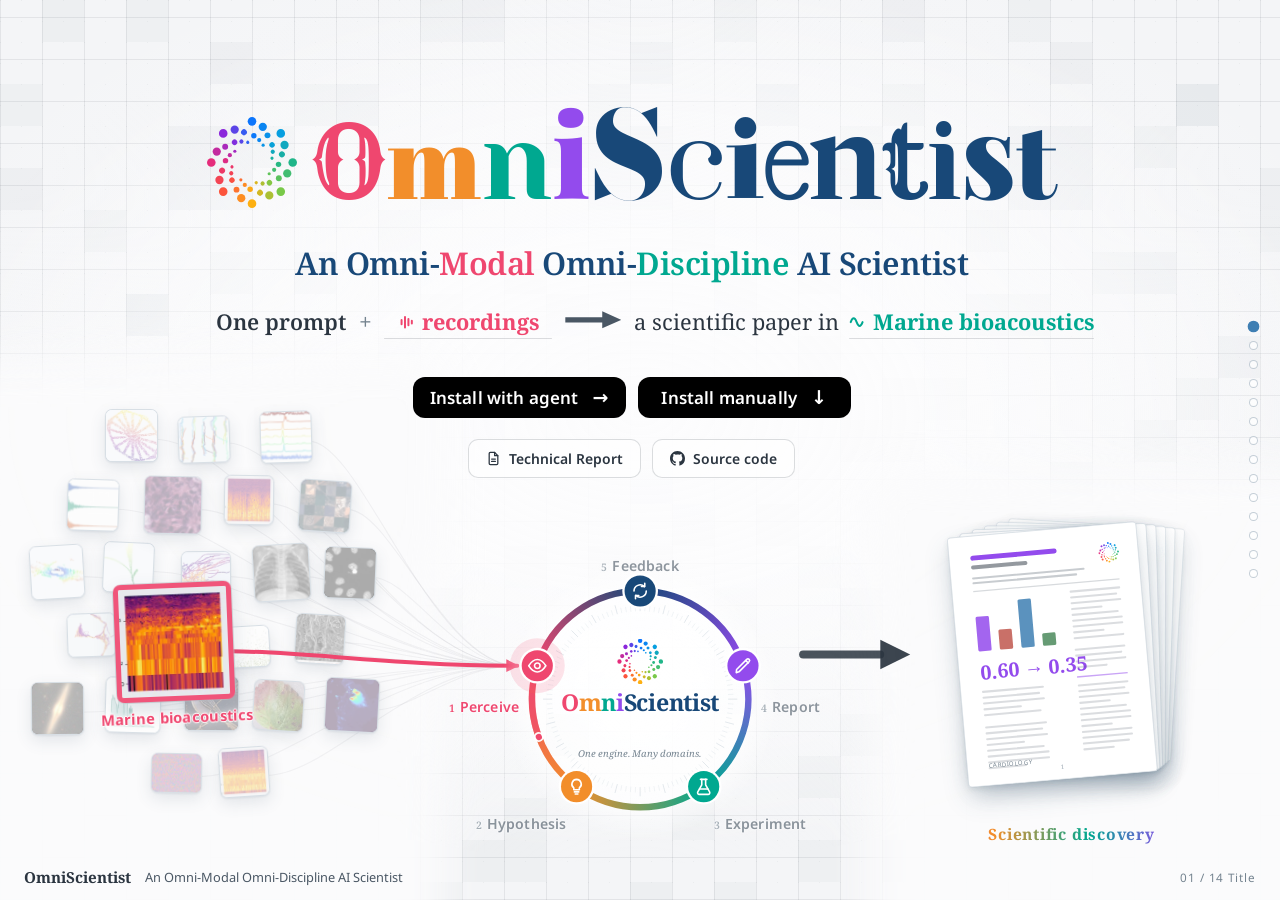
==== commit 7caf4b75: "Retire the CLI from the homepage and point download cards at the real assets" ====
--- a/index.html
+++ b/index.html
@@ -243,7 +243,7 @@
   /* ---------- choosing where to install ---------- */
   /* Picking happens inside the sheet rather than on the slide, so there is no menu that
      has to open on top of something else, and each row has room to say what it is
-     instead of leaving "CLI" sitting next to "Windows desktop" explaining nothing. */
+     instead of leaving "Skill" sitting next to "Windows desktop" explaining nothing. */
   .opts { margin: 0 0 18px; padding: 0; list-style: none; display: grid; gap: 6px; }
   .opts li {
     display: flex; align-items: baseline; gap: 12px; text-align: left;
@@ -698,11 +698,11 @@
 
 
   /* ---------- downloads ---------- */
-  /* Five cards, one per edition, quiet until the pointer is over one. The card is the
+  /* Four cards, one per edition, quiet until the pointer is over one. The card is the
      button: a black chip sitting inside a bordered tile fought the black button on the
      title slide for the eye, and there is only one thing to press per platform anyway. */
   .dlpanel { max-width: 1240px; }
-  .dlgrid { margin-top: 40px; display: grid; grid-template-columns: repeat(5, minmax(0, 1fr)); gap: 16px; }
+  .dlgrid { margin-top: 40px; display: grid; grid-template-columns: repeat(4, minmax(0, 1fr)); gap: 16px; }
   .dlcard {
     display: flex; flex-direction: column; align-items: center; gap: 10px;
     padding: 32px 16px 26px; border-radius: 15px; text-decoration: none;
@@ -733,7 +733,7 @@
   .dlfoot { margin-top: 24px; font-size: .87rem; color: var(--ink-2); }
   .dlfoot a { color: var(--ink); text-decoration: underline; text-underline-offset: 3px; }
   .dlfoot code { font-family: ui-monospace, "SF Mono", Menlo, Consolas, monospace; font-size: .93em; }
-  @media (max-width: 1100px) { .dlgrid { grid-template-columns: repeat(3, minmax(0, 1fr)); } }
+  @media (max-width: 1100px) { .dlgrid { grid-template-columns: repeat(2, minmax(0, 1fr)); } }
   @media (max-width: 700px)  { .dlgrid { grid-template-columns: repeat(2, minmax(0, 1fr)); } }
   /* three rows of full-size cards do not fit a phone; the filename is the first thing
      that can go, because on a phone nobody is checking it against a checksum */
@@ -879,9 +879,8 @@
   <section class="slide" data-name="Download">
     <div class="panel dlpanel">
       <h2>Download</h2>
-      <p class="note">The first three are the desktop workbench, unpack and open. The skill installs into
-        the agent you are already talking to and is the one edition that needs no API key at all. The CLI
-        is the same engine as a single executable, for a terminal, a server, or CI.</p>
+      <p class="note">The first three are the desktop workbench, pick your platform. The skill installs into
+        the agent you are already talking to and is the one edition that needs no API key at all.</p>
       <div class="dlgrid">
         <a class="dlcard" data-dl="windows" href="https://github.com/Omni-Scientist/OmniScientist/releases/latest" target="_blank" rel="noopener">
           <span class="dlic"><svg viewBox="0 0 24 24" aria-hidden="true"><path fill="currentColor" d="M3 5.5 10.5 4.4v7.1H3V5.5Zm8.6-1.3L21 2.8v8.7h-9.4V4.2ZM3 12.5h7.5v7.1L3 18.5v-6Zm8.6 0H21v8.7l-9.4-1.3v-7.4Z"/></svg></span>
@@ -912,16 +911,9 @@
           <span class="dlmeta">no API key</span>
           <span class="dlname">runs inside your agent</span>
         </a>
-        <a class="dlcard" data-dl="cli" href="https://github.com/Omni-Scientist/OmniScientist/releases/latest" target="_blank" rel="noopener">
-          <span class="dlic"><svg viewBox="0 0 24 24" fill="none" stroke="currentColor" stroke-width="1.9" stroke-linecap="round" stroke-linejoin="round" aria-hidden="true"><rect x="2.1" y="4" width="19.8" height="16" rx="3.1"/><path d="m6.9 9.6 3 2.5-3 2.5M12.7 15h4.5"/></svg></span>
-          <b>CLI</b>
-          <span class="dlgo">Download<span class="a" aria-hidden="true">&#8595;</span></span>
-          <span class="dlmeta"></span>
-          <span class="dlname"></span>
-        </a>
       </div>
-      <p class="dlfoot">Straight from the latest release<span id="dl-tag"></span>. Other architectures, the
-        terminal agent for every platform and <code>SHA256SUMS</code> are on the
+      <p class="dlfoot">Straight from the latest release<span id="dl-tag"></span>. Other
+        architectures and <code>SHA256SUMS</code> are on the
         <a href="https://github.com/Omni-Scientist/OmniScientist/releases/latest" target="_blank" rel="noopener">release page</a>.</p>
     </div>
   </section>
@@ -1193,7 +1185,6 @@
       <li role="option" data-v="mac-desktop"><b>Mac desktop</b><span>browser workspace, menu bar app</span></li>
       <li role="option" data-v="windows-desktop"><b>Windows desktop</b><span>browser workspace, Start menu entry</span></li>
       <li role="option" data-v="linux-desktop"><b>Linux desktop</b><span>browser workspace, application menu entry</span></li>
-      <li role="option" data-v="cli"><b>CLI</b><span>one executable in your terminal, and in CI</span></li>
       <li role="option" data-v="skill"><b>Skill</b><span>inside the agent you already use, no API key</span></li>
     </ul>
     <pre class="sheet-code" id="sheet-code"></pre>
@@ -1665,7 +1656,7 @@
 })();
 
 /* ---------- the one-line install ----------
-   Five targets, five documents, one sentence each. The prompt is the whole product:
+   Four targets, four documents, one sentence each. The prompt is the whole product:
    whatever agent they already have reads the document and performs the install, so the
    only thing this page has to get exactly right is the URL it hands over. Nothing is
    copied until the copy button is pressed: the clipboard should hold what the person
@@ -1673,7 +1664,7 @@
 (function () {
   const BASE = 'https://omni-scientist.github.io/setup/';
   // One address, always. What the choice changes is the sentence after it, and the
-  // routing document reads that sentence to decide which of the five procedures to
+  // routing document reads that sentence to decide which of the four procedures to
   // follow. So there is a single URL to publish, quote, and keep alive, and no link
   // anywhere that is only correct for one kind of machine.
   const ENTRY = BASE + 'install.md';
@@ -1681,7 +1672,6 @@
     'mac-desktop':     'install and configure OmniScientist Desktop on this Mac',
     'windows-desktop': 'install and configure OmniScientist Desktop on this Windows machine',
     'linux-desktop':   'install and configure OmniScientist Desktop on this Linux machine',
-    'cli':             'install and configure the OmniScientist terminal agent here',
     'skill':           'install and configure the OmniScientist skill for this agent',
   };
   const line = k => `Read ${ENTRY} and ${ASK[k]}, following the steps.`;
@@ -1815,19 +1805,10 @@
   const cards = [...document.querySelectorAll('[data-dl]')];
   if (!cards.length) return;
 
-  const ua = navigator.userAgent;
-  const os = /Windows/i.test(ua) ? 'win' : /Linux|X11|CrOS/i.test(ua) ? 'linux' : 'mac';
-  const arm = /arm64|aarch64/i.test(ua);
-  // one executable per platform, so the CLI card has to know which machine is asking
-  const CLI = os === 'win'  ? 'omnisci-windows-x86_64.exe'
-            : os === 'mac'  ? 'omnisci-darwin-arm64'
-            : arm           ? 'omnisci-linux-arm64'
-                            : 'omnisci-linux-x86_64';
   const PICK = {
-    windows: n => /^OmniScientist-.*windows.*\.zip$/i.test(n),
-    mac:     n => /^OmniScientist-.*mac(os)?.*\.tar\.gz$/i.test(n),
-    linux:   n => /^OmniScientist-.*linux.*x86_64.*\.tar\.gz$/i.test(n),
-    cli:     n => n === CLI,
+    windows: n => /^OmniSci-Desktop-Windows.*\.exe$/i.test(n),
+    mac:     n => /^OmniSci-Desktop-macOS.*\.zip$/i.test(n),
+    linux:   n => /^OmniSci-Desktop-Linux.*\.deb$/i.test(n),
   };
   const size = b => b >= 1048576 ? (b / 1048576).toFixed(1).replace(/\.0$/, '') + ' MB'
                                  : Math.max(1, Math.round(b / 1024)) + ' KB';
